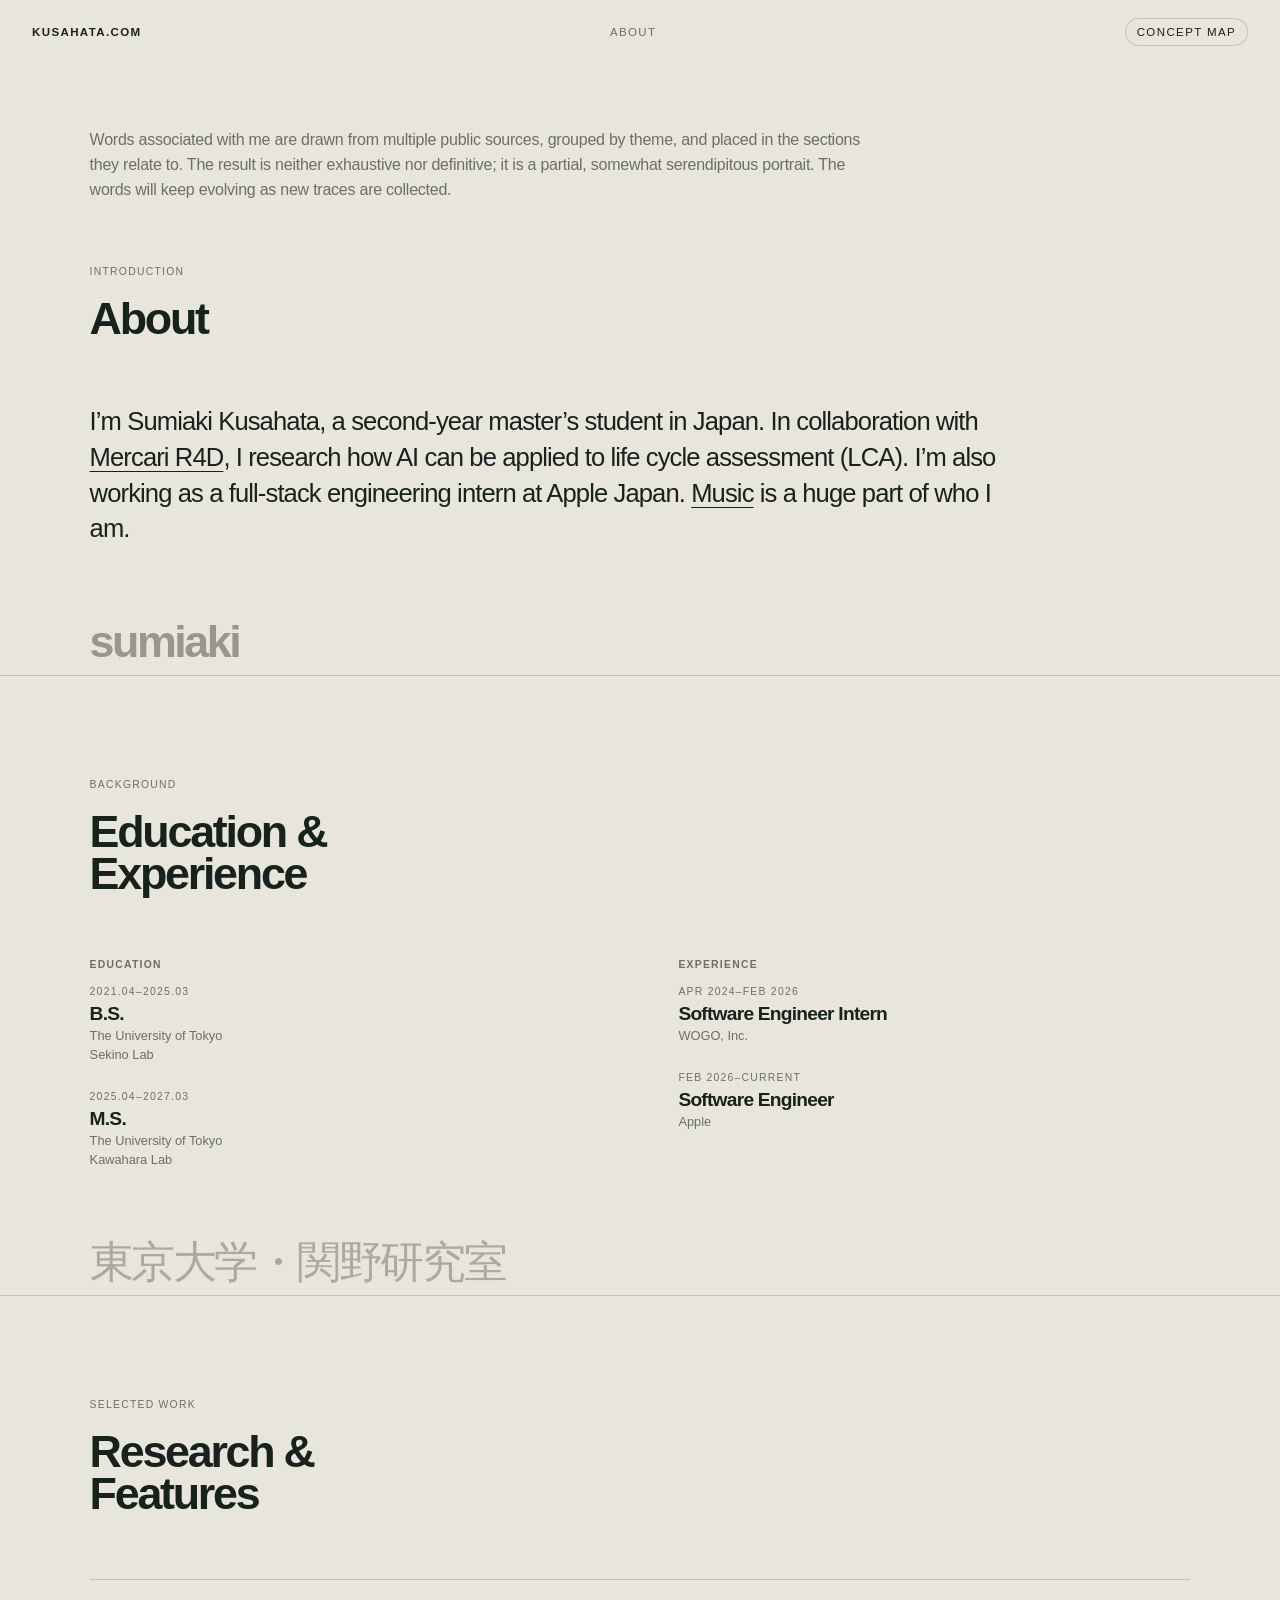
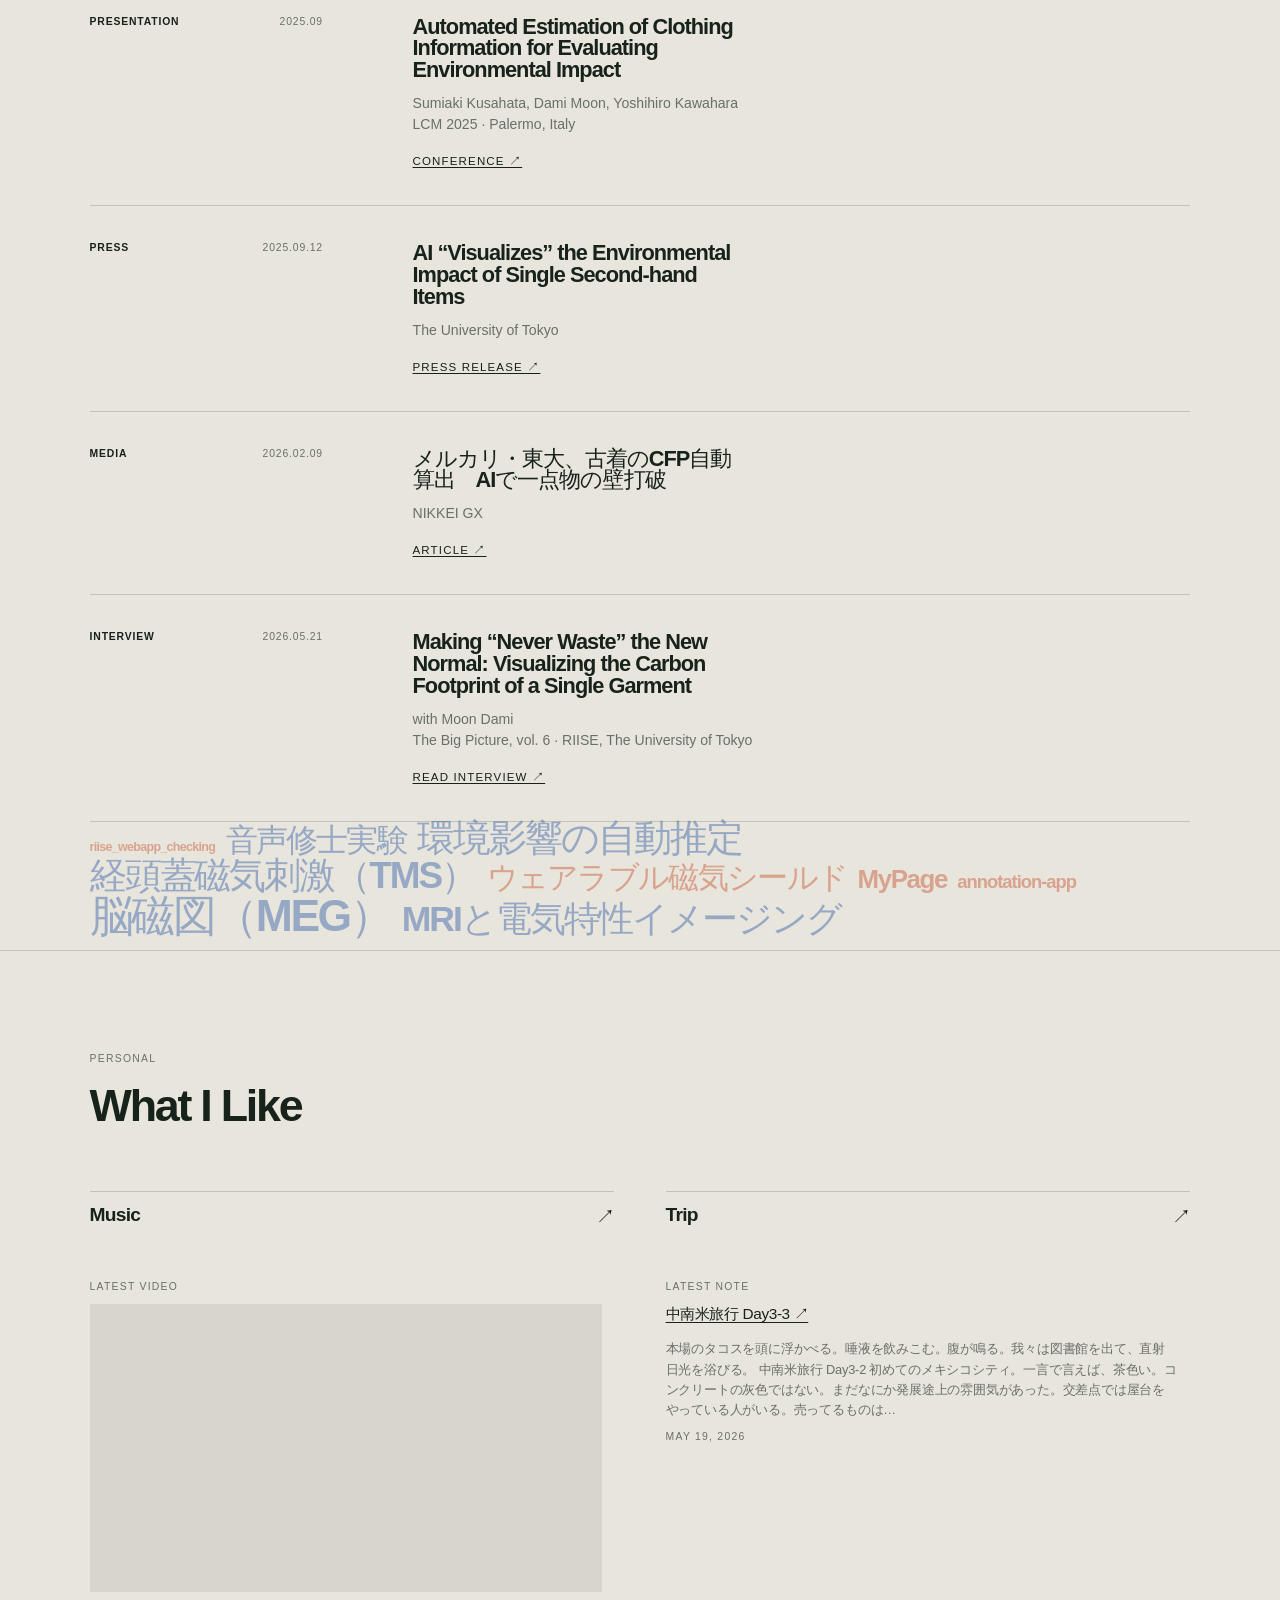
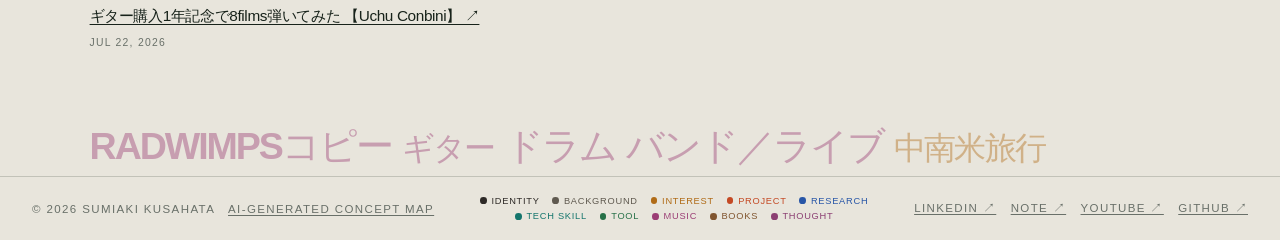
==== index.html @ f4f17407 "Split frontend into native modules" ====
<!doctype html>
<html lang="ja">
  <head>
    <meta charset="utf-8">
    <meta name="viewport" content="width=device-width, initial-scale=1">
    <meta
      name="description"
      content="Sumiaki Kusahataのプロフィール、経歴、研究、関心を紹介するポートフォリオ。"
    >
    <title>Sumiaki Kusahata — kusahata.com</title>
    <link rel="stylesheet" href="assets/styles.css">
  </head>
  <body class="home-page">
    <header class="site-header">
      <a class="site-name" href="/" aria-label="kusahata.com home">kusahata.com</a>
      <p class="site-note">about</p>
      <div class="header-actions">
        <a class="control-button" href="concepts.html">concept map</a>
      </div>
    </header>

    <main>
      <section class="about-section" aria-labelledby="about-title">
        <div class="section-concept-stack" aria-hidden="true">
          <!-- concept wordの置き場所 -->
          <div class="section-concept-words" data-concept-categories="identity"></div>
        </div>
        <p class="concept-method-note">
          Words associated with me are drawn from multiple public sources, grouped by theme,
          and placed in the sections they relate to. The result is neither exhaustive nor
          definitive; it is a partial, somewhat serendipitous portrait. The words will keep
          evolving as new traces are collected.
        </p>
        <p class="section-label">introduction</p>
        <h2 id="about-title">About</h2>

        <div class="about-copy">
          <p>
            I’m Sumiaki Kusahata, a second-year master’s student in Japan. In collaboration with
            <a href="https://r4d.mercari.com/en/">Mercari R4D</a>, I research how AI can be applied
            to life cycle assessment (LCA). I’m also working as a full-stack engineering intern at
            Apple Japan. <a href="https://www.youtube.com/@sumihosdrums">Music</a> is a huge part of
            who I am.
          </p>
        </div>
      </section>

      <section class="history-section" aria-labelledby="history-title">
        <div class="section-concept-stack" aria-hidden="true">
          <div class="section-concept-words" data-concept-categories="background"></div>
        </div>
        <p class="section-label">background</p>
        <h2 id="history-title">Education &amp; Experience</h2>

        <div class="history-groups">
          <section class="history-group" aria-labelledby="education-title">
            <h3 id="education-title">Education</h3>
            <ol class="history-list">
              <li>
                <p class="history-date">2021.04–2025.03</p>
                <p class="history-role">B.S.</p>
                <p class="history-place">The University of Tokyo</p>
                <p class="history-lab">Sekino Lab</p>
              </li>
              <li>
                <p class="history-date">2025.04–2027.03</p>
                <p class="history-role">M.S.</p>
                <p class="history-place">The University of Tokyo</p>
                <p class="history-lab">Kawahara Lab</p>
              </li>
            </ol>
          </section>

          <section class="history-group" aria-labelledby="experience-title">
            <h3 id="experience-title">Experience</h3>
            <ol class="history-list">
              <li>
                <p class="history-date">Apr 2024–Feb 2026</p>
                <p class="history-role">Software Engineer Intern</p>
                <p class="history-place">WOGO, Inc.</p>
              </li>
              <li>
                <p class="history-date">Feb 2026–current</p>
                <p class="history-role">Software Engineer</p>
                <p class="history-place">Apple</p>
              </li>
            </ol>
          </section>
        </div>
      </section>

      <section class="features-section" aria-labelledby="features-title">
        <div class="section-concept-stack" aria-hidden="true">
          <div class="section-concept-words" data-concept-categories="research project"></div>
        </div>
        <p class="section-label">selected work</p>
        <h2 id="features-title">Research &amp; Features</h2>

        <ol class="feature-list">
          <li class="feature-item">
            <div class="feature-meta">
              <p class="feature-type">Presentation</p>
              <p>2025.09</p>
            </div>
            <article>
              <h3>Automated Estimation of Clothing Information for Evaluating Environmental Impact</h3>
              <p class="feature-byline">Sumiaki Kusahata, Dami Moon, Yoshihiro Kawahara</p>
              <p class="feature-context">LCM 2025 · Palermo, Italy</p>
              <a href="https://www.lcm2025.org/">Conference ↗</a>
            </article>
          </li>

          <li class="feature-item">
            <div class="feature-meta">
              <p class="feature-type">Press</p>
              <p>2025.09.12</p>
            </div>
            <article>
              <h3>AI “Visualizes” the Environmental Impact of Single Second-hand Items</h3>
              <p class="feature-context">The University of Tokyo</p>
              <a href="https://www.t.u-tokyo.ac.jp/en/press/pr2025-09-12-001">Press Release ↗</a>
            </article>
          </li>

          <li class="feature-item">
            <div class="feature-meta">
              <p class="feature-type">Media</p>
              <p>2026.02.09</p>
            </div>
            <article lang="ja">
              <h3>メルカリ・東大、古着のCFP自動算出　AIで一点物の壁打破</h3>
              <p class="feature-context">NIKKEI GX</p>
              <a href="https://www.nikkei.com/prime/gx/article/DGXZQOUC10BUS0Q5A211C2000000">Article ↗</a>
            </article>
          </li>

          <li class="feature-item">
            <div class="feature-meta">
              <p class="feature-type">Interview</p>
              <p>2026.05.21</p>
            </div>
            <article>
              <h3>Making “Never Waste” the New Normal: Visualizing the Carbon Footprint of a Single Garment</h3>
              <p class="feature-byline">with Moon Dami</p>
              <p class="feature-context">The Big Picture, vol. 6 · RIISE, The University of Tokyo</p>
              <a href="https://www.riise.u-tokyo.ac.jp/news/bigpicture_moon_kusahata_en">Read Interview ↗</a>
            </article>
          </li>
        </ol>
      </section>

      <section class="likes-section" aria-labelledby="likes-title">
        <div class="section-concept-stack" aria-hidden="true">
          <div class="section-concept-words" data-concept-categories="music books interest"></div>
        </div>
        <p class="section-label">personal</p>
        <h2 id="likes-title">What I Like</h2>

        <ul class="likes-list">
          <li>
            <a class="likes-link" href="https://www.youtube.com/@sumihosdrums" rel="me">
              <span>Music</span>
              <span aria-hidden="true">↗</span>
            </a>
            <div class="latest-video" aria-live="polite">
              <p>Latest video</p>
              <div id="latest-video-player" class="latest-video-player"></div>
              <a id="latest-video-link" href="https://www.youtube.com/@sumihosdrums">
                Watch the latest video on YouTube ↗
              </a>
              <time id="latest-video-date"></time>
            </div>
          </li>
          <li>
            <a class="likes-link" href="https://note.com/chenchuchu" rel="me">
              <span>Trip</span>
              <span aria-hidden="true">↗</span>
            </a>
            <div class="latest-note" aria-live="polite">
              <p>Latest note</p>
              <!-- hrefとtextContentはJavaScriptで置き換えられる -->
              <a id="latest-note-link" href="https://note.com/chenchuchu">
                Read the latest article on note ↗
              </a>
              <p id="latest-note-excerpt" class="latest-note-excerpt" hidden></p>
              <time id="latest-note-date"></time>
            </div>
          </li>
        </ul>
      </section>
    </main>

    <footer class="site-footer">
      <div class="footer-meta">
        <p>© 2026 <span class="copyright-name">Sumiaki Kusahata</span></p>
        <p id="concept-count"><a href="concepts.html">AI-generated concept map</a></p>
      </div>
      <ul class="category-legend" aria-label="色とジャンルの対応">
        <li class="legend-item" data-category="identity">identity</li>
        <li class="legend-item" data-category="background">background</li>
        <li class="legend-item" data-category="interest">interest</li>
        <li class="legend-item" data-category="project">project</li>
        <li class="legend-item" data-category="research">research</li>
        <li class="legend-item" data-category="tech-skill">tech skill</li>
        <li class="legend-item" data-category="tool">tool</li>
        <li class="legend-item" data-category="music">music</li>
        <li class="legend-item" data-category="books">books</li>
        <li class="legend-item" data-category="thought">thought</li>
      </ul>
      <nav class="social-links" aria-label="外部リンク">
        <a href="https://www.linkedin.com/in/sumiaki-kusahata-b43729381" rel="me">LinkedIn ↗</a>
        <a href="https://note.com/chenchuchu" rel="me">note ↗</a>
        <a href="https://www.youtube.com/@sumihosdrums" rel="me">YouTube ↗</a>
        <a href="https://github.com/sumichann" rel="me">GitHub ↗</a>
      </nav>
    </footer>

    <noscript>このページの表示にはJavaScriptが必要です。</noscript>
    <script type="module" src="assets/js/pages/home-page.js"></script>
  </body>
</html>
---- assets/styles.css ----
:root {
  color-scheme: light;
  font-family: "Helvetica Neue", "Hiragino Sans", "Yu Gothic", sans-serif;
  font-synthesis: none;
  --paper: #e8e5dc;
  --ink: #17221a;
  --muted: #697069;
  --line: rgb(23 34 26 / 18%);
  --panel: rgb(232 229 220 / 82%);
}

* {
  box-sizing: border-box;
}

html {
  background: var(--paper);
}

body {
  min-width: 20rem;
  min-height: 100vh;
  min-height: 100svh;
  margin: 0;
  overflow-x: hidden;
  background:
    radial-gradient(circle at 14% 18%, rgb(255 255 255 / 72%), transparent 28rem),
    radial-gradient(circle at 88% 82%, rgb(210 220 195 / 52%), transparent 32rem),
    var(--paper);
  color: var(--ink);
}

html.map-playing,
.concepts-page.map-playing {
  background: #000;
}

.concepts-page.map-playing {
  color: var(--paper);
}

.concepts-page.map-playing .site-note {
  color: currentColor;
  opacity: 0.65;
}

.concepts-page.map-playing .concept {
  opacity: 0.18;
  filter: saturate(0.65);
  transition-delay: 0ms;
}

.concepts-page.map-playing .concept[data-map-playing="true"] {
  opacity: 1;
  filter: brightness(1.65) saturate(1.2);
}

a {
  color: inherit;
  text-decoration-thickness: 1px;
  text-underline-offset: 0.2em;
}

.site-header,
.site-footer {
  z-index: 3;
  display: flex;
  align-items: center;
  justify-content: space-between;
  padding-inline: clamp(1rem, 2.5vw, 2.5rem);
  font-size: 0.72rem;
  letter-spacing: 0.12em;
  text-transform: uppercase;
}

.site-header {
  position: fixed;
  top: 0;
  right: 0;
  left: 0;
  padding-top: 1.15rem;
}

.header-actions {
  display: flex;
  gap: 0.5rem;
}

.control-button {
  display: inline-flex;
  align-items: center;
  justify-content: center;
  padding: 0.42rem 0.68rem;
  border: 1px solid var(--line);
  border-radius: 999px;
  background: var(--panel);
  color: var(--ink);
  font: inherit;
  letter-spacing: inherit;
  text-transform: inherit;
  text-decoration: none;
  cursor: pointer;
  backdrop-filter: blur(0.5rem);
}

.control-button[aria-pressed="true"],
.control-button[aria-expanded="true"] {
  background: var(--ink);
  color: var(--paper);
}

@media (hover: hover) {
  .control-button:hover:not(:disabled) {
    background: var(--ink);
    color: var(--paper);
  }
}

.control-button:focus-visible,
.mixer-drawer-toggle:focus-visible,
.mixer-reset:focus-visible,
.mixer-channel input:focus-visible {
  outline: 2px solid var(--ink);
  outline-offset: 3px;
}

.control-button:disabled {
  cursor: wait;
  opacity: 0.45;
}

.concept-guide {
  position: fixed;
  z-index: 4;
  top: 3.8rem;
  right: clamp(1rem, 2.5vw, 2.5rem);
  display: grid;
  justify-items: center;
  gap: 0.2rem;
  width: min(22rem, calc(100vw - 2rem));
  padding: 0.65rem 0.85rem;
  border: 1px solid var(--line);
  border-radius: 999px;
  background: var(--panel);
  color: var(--ink);
  font-size: 0.72rem;
  line-height: 1.35;
  letter-spacing: 0.12em;
  text-align: center;
  text-transform: uppercase;
  backdrop-filter: blur(0.5rem);
  pointer-events: none;
  transition:
    opacity 180ms ease,
    visibility 0s;
}

.concepts-page.map-playing .concept-guide {
  opacity: 0;
  visibility: hidden;
  transition:
    opacity 180ms ease,
    visibility 0s 180ms;
}

.concept-guide p {
  margin: 0;
}

.concept-guide strong {
  font-weight: 700;
}

.mixer-panel {
  position: fixed;
  z-index: 4;
  top: 8rem;
  right: clamp(1rem, 2.5vw, 2.5rem);
  width: min(22rem, calc(100vw - 2rem));
  padding: 0.85rem 1rem 1rem;
  border: 1px solid var(--line);
  border-radius: 0.8rem;
  background: var(--panel);
  box-shadow: 0 1rem 3rem rgb(23 34 26 / 7%);
  backdrop-filter: blur(0.2rem);
}

.mixer-heading,
.mixer-channel {
  display: grid;
  align-items: center;
}

.mixer-heading {
  grid-template-columns: 1fr auto;
  margin-bottom: 0.65rem;
  font-size: 0.62rem;
  letter-spacing: 0.12em;
  text-transform: uppercase;
}

.mixer-heading p {
  margin: 0;
  font-weight: 700;
}

.mixer-drawer-toggle {
  display: none;
}

.mixer-reset {
  padding: 0;
  border: 0;
  background: transparent;
  color: var(--muted);
  font: inherit;
  letter-spacing: inherit;
  text-decoration: underline;
  text-underline-offset: 0.2em;
  text-transform: inherit;
  cursor: pointer;
}

.mixer-channels {
  display: grid;
  grid-template-columns: repeat(5, minmax(0, 1fr));
  gap: 0.55rem;
  height: 10rem;
}

.mixer-channel {
  grid-template-rows: auto 1fr auto;
  justify-items: center;
  gap: 0.4rem;
  color: var(--muted);
  font-size: 0.62rem;
  letter-spacing: 0.08em;
  text-transform: uppercase;
}

.mixer-channel input {
  appearance: none;
  width: 1rem;
  height: 100%;
  margin: 0;
  background: transparent;
  cursor: ns-resize;
  direction: rtl;
  writing-mode: vertical-lr;
}

.mixer-channel input::-webkit-slider-runnable-track {
  width: 0.2rem;
  height: 100%;
  border-radius: 0;
  background: rgb(23 34 26 / 28%);
}

.mixer-channel input::-webkit-slider-thumb {
  appearance: none;
  width: 1rem;
  height: 0.5rem;
  margin-left: -0.4rem;
  border: 0;
  border-radius: 0.08rem;
  background: var(--ink);
}

.mixer-channel input::-moz-range-track {
  width: 0.2rem;
  height: 100%;
  border-radius: 0;
  background: rgb(23 34 26 / 28%);
}

.mixer-channel input::-moz-range-thumb {
  width: 1rem;
  height: 0.5rem;
  border: 0;
  border-radius: 0.08rem;
  background: var(--ink);
}

.mixer-channel output {
  color: var(--ink);
  font-variant-numeric: tabular-nums;
  text-align: center;
}

@media (min-width: 44.01rem) {
  .mixer-panel {
    overflow: visible;
    transition: transform 320ms cubic-bezier(0.22, 1, 0.36, 1);
  }

  .mixer-label {
    display: block;
  }

  .mixer-drawer-toggle {
    display: flex;
    position: absolute;
    top: 50%;
    left: 0;
    align-items: center;
    justify-content: center;
    width: 1.8rem;
    height: 3rem;
    padding: 0;
    border: 1px solid var(--line);
    border-right: 0;
    border-radius: 0.5rem 0 0 0.5rem;
    background: var(--panel);
    color: var(--ink);
    font: inherit;
    font-weight: 700;
    letter-spacing: inherit;
    text-transform: inherit;
    transform: translate(-100%, -50%);
    cursor: pointer;
    backdrop-filter: blur(0.5rem);
  }

  .mixer-drawer-toggle span:first-child {
    display: none;
  }

  .mixer-panel[data-open="false"] {
    transform: translateX(calc(100% + clamp(1rem, 2.5vw, 2.5rem)));
  }
}

.site-footer {
  position: relative;
  display: grid;
  grid-template-columns: 1fr auto 1fr;
  gap: 1rem;
  padding-top: 1.15rem;
  padding-bottom: 1.15rem;
  color: var(--muted);
}

.footer-meta {
  display: flex;
  gap: 0.8rem;
  align-items: center;
  white-space: nowrap;
}

.social-links {
  display: flex;
  gap: 0.9rem;
  justify-self: end;
  white-space: nowrap;
}

.site-header p,
.site-footer p {
  margin: 0;
}

.site-name {
  font-weight: 700;
  text-decoration: none;
}

.site-note {
  color: var(--muted);
}

.concept-field {
  position: relative;
  z-index: 2;
  height: 100vh;
  height: 100svh;
  min-height: 100vh;
  min-height: 100svh;
  overflow: visible;
  isolation: isolate;
}

.concept {
  position: absolute;
  top: 50%;
  left: 50%;
  max-width: min(92vw, 26ch);
  margin: 0;
  color: var(--concept-color, var(--ink));
  font-size: var(--concept-size, 2rem);
  font-weight: var(--concept-weight, 600);
  line-height: 0.96;
  letter-spacing: -0.055em;
  overflow-wrap: anywhere;
  text-align: center;
  text-wrap: balance;
  opacity: 0;
  transform: translate(-50%, -50%) rotate(var(--concept-tilt, 0deg));
  transition:
    top 900ms cubic-bezier(0.22, 1, 0.36, 1),
    left 900ms cubic-bezier(0.22, 1, 0.36, 1),
    font-size 220ms ease,
    opacity 450ms ease,
    transform 900ms cubic-bezier(0.22, 1, 0.36, 1);
  transition-delay: var(--concept-delay, 0ms);
  will-change: top, left, transform;
}

.concept[data-positioned="true"] {
  opacity: var(--concept-opacity, 1);
}

.concept[data-sound] {
  appearance: none;
  padding: 0;
  border: 0;
  background: transparent;
  font-family: inherit;
  cursor: pointer;
}

.concept[data-sound]:focus-visible {
  border-radius: 0.15em;
  outline: 2px solid currentColor;
  outline-offset: 0.12em;
}

.concept[data-sound][data-playing="true"] {
  text-decoration: underline;
  text-decoration-thickness: 0.08em;
  text-underline-offset: 0.12em;
}

.concept-field[data-layout="cluster"] .concept {
  transform: translate(-50%, -50%) rotate(0deg);
}

.concept[data-category="project"],
.section-concept-word[data-category="project"],
.legend-item[data-category="project"] {
  --concept-color: #c44924;
}

.concept[data-category="identity"],
.section-concept-word[data-category="identity"],
.legend-item[data-category="identity"] {
  --concept-color: #2d2926;
}

.concept[data-category="background"],
.section-concept-word[data-category="background"],
.legend-item[data-category="background"] {
  --concept-color: #5f594f;
}

.concept[data-category="interest"],
.section-concept-word[data-category="interest"],
.legend-item[data-category="interest"] {
  --concept-color: #b06b16;
}

.concept[data-category="research"],
.section-concept-word[data-category="research"],
.legend-item[data-category="research"] {
  --concept-color: #2856a7;
}

.concept[data-category="tech-skill"],
.section-concept-word[data-category="tech-skill"],
.legend-item[data-category="tech-skill"] {
  --concept-color: #14756c;
}

.concept[data-category="tool"],
.section-concept-word[data-category="tool"],
.legend-item[data-category="tool"] {
  --concept-color: #267047;
}

.concept[data-category="music"],
.section-concept-word[data-category="music"],
.legend-item[data-category="music"] {
  --concept-color: #9b3d74;
}

.concept[data-category="books"],
.section-concept-word[data-category="books"],
.legend-item[data-category="books"] {
  --concept-color: #80552f;
}

.concept[data-category="thought"],
.section-concept-word[data-category="thought"],
.legend-item[data-category="thought"] {
  --concept-color: #8b3f72;
}

.about-section,
.history-section,
.features-section,
.likes-section {
  position: relative;
  z-index: 1;
  border-top: 1px solid var(--line);
  background: var(--paper);
}

.about-section,
.history-section {
  padding: clamp(5.5rem, 8vw, 7rem) clamp(1.5rem, 7vw, 7rem) clamp(6rem, 10vw, 8rem);
}

.about-section {
  min-height: clamp(22rem, 48svh, 34rem);
}

.home-page .about-section {
  padding-top: clamp(6.5rem, 10vw, 9rem);
  border-top: 0;
}

.about-copy {
  max-width: 58rem;
  margin-top: clamp(2.5rem, 5vw, 4rem);
}

.about-copy p {
  margin: 0;
  font-size: clamp(1.1rem, 2vw, 1.75rem);
  line-height: 1.4;
  letter-spacing: -0.035em;
}

.concept-method-note {
  max-width: 50rem;
  margin: 0 0 clamp(2.5rem, 5vw, 4rem);
  color: var(--muted);
  font-size: clamp(0.95rem, 1.25vw, 1.15rem);
  line-height: 1.55;
  letter-spacing: -0.015em;
}

.section-concept-stack {
  position: absolute;
  right: clamp(1.5rem, 7vw, 7rem);
  bottom: 0;
  left: clamp(1.5rem, 7vw, 7rem);
  padding-bottom: 0.8rem;
  pointer-events: none;
}

.section-concept-words {
  display: flex;
  flex-wrap: wrap-reverse;
  gap: 0.2rem 0.65rem;
  align-items: baseline;
}

.section-concept-word {
  color: var(--concept-color, var(--ink));
  font-size: clamp(0.78rem, var(--section-concept-size, 1rem), 2.8rem);
  font-weight: var(--concept-weight, 600);
  line-height: 0.92;
  letter-spacing: -0.055em;
  opacity: 0.42;
  overflow-wrap: anywhere;
  text-wrap: balance;
}

.section-concept-words:empty {
  visibility: hidden;
}

.features-section,
.likes-section {
  padding: clamp(5.5rem, 8vw, 7rem) clamp(1.5rem, 7vw, 7rem) clamp(6rem, 10vw, 8rem);
}

.likes-section {
  min-height: clamp(28rem, 70svh, 44rem);
  border-bottom: 1px solid var(--line);
  margin-bottom: 0;
}

.likes-list {
  display: grid;
  grid-template-columns: repeat(2, minmax(0, 1fr));
  gap: clamp(1.5rem, 4vw, 4rem);
  margin: clamp(2.5rem, 5vw, 4rem) 0 0;
  padding: 0;
  list-style: none;
}

.likes-list li {
  padding-top: 0.75rem;
  border-top: 1px solid var(--line);
  font-size: clamp(1rem, 1.5vw, 1.4rem);
  font-weight: 600;
  letter-spacing: -0.04em;
}

.likes-link {
  display: flex;
  justify-content: space-between;
  gap: 1rem;
  text-decoration: none;
}

.likes-link:hover span:first-child,
.likes-link:focus-visible span:first-child {
  text-decoration: underline;
  text-decoration-thickness: 1px;
  text-underline-offset: 0.2em;
}

.latest-video,
.latest-note {
  max-width: 32rem;
  margin-top: clamp(2rem, 4vw, 3.5rem);
}

.latest-video > p,
.latest-note > p:first-child,
.latest-video time,
.latest-note time {
  color: var(--muted);
  font-size: 0.65rem;
  font-weight: 400;
  letter-spacing: 0.12em;
  text-transform: uppercase;
}

.latest-video > p,
.latest-note > p:first-child {
  margin: 0 0 0.75rem;
}

.latest-video a,
.latest-note a {
  display: block;
  font-size: clamp(0.9rem, 1.2vw, 1.1rem);
  font-weight: 500;
  line-height: 1.35;
  letter-spacing: -0.025em;
}

.latest-video time,
.latest-note time {
  display: block;
  margin-top: 0.65rem;
}

.latest-note-excerpt {
  margin: 0.9rem 0 0;
  color: var(--muted);
  font-size: clamp(0.78rem, 1vw, 0.95rem);
  font-weight: 400;
  line-height: 1.6;
  letter-spacing: -0.015em;
}

.latest-video-player {
  width: 100%;
  margin-bottom: 0.9rem;
  overflow: hidden;
  aspect-ratio: 16 / 9;
  background: rgb(23 34 26 / 8%);
}

.latest-video-player:empty {
  display: none;
}

.latest-video-player iframe {
  display: block;
  width: 100%;
  height: 100%;
  border: 0;
}

.section-label,
.history-group h3,
.history-date {
  color: var(--muted);
  font-size: 0.65rem;
  letter-spacing: 0.12em;
  text-transform: uppercase;
}

.section-label {
  margin: 0 0 1.25rem;
}

.about-section > h2,
.history-section > h2,
.features-section > h2,
.likes-section > h2 {
  max-width: 16ch;
  margin: 0;
  font-weight: 650;
  line-height: 0.95;
  letter-spacing: -0.05em;
}

.about-section > h2,
.history-section > h2 {
  font-size: clamp(1.8rem, 3.5vw, 3.25rem);
}

.features-section > h2,
.likes-section > h2 {
  font-size: clamp(1.8rem, 3.5vw, 3.25rem);
}

.history-groups {
  display: grid;
  grid-template-columns: repeat(2, minmax(0, 1fr));
  gap: clamp(2.5rem, 6vw, 6rem);
  margin-top: clamp(2.5rem, 5vw, 4rem);
}

.history-group h3 {
  margin: 0 0 1rem;
  font-weight: 600;
}

.history-list {
  display: grid;
  gap: 1.8rem;
  margin: 0;
  padding: 0;
  list-style: none;
}

.history-list p {
  margin: 0;
}

.history-date {
  margin-bottom: 0.45rem !important;
}

.history-role {
  font-size: clamp(1rem, 1.5vw, 1.4rem);
  font-weight: 600;
  line-height: 1.05;
  letter-spacing: -0.04em;
}

.history-place,
.history-lab {
  margin-top: 0.25rem !important;
  color: var(--muted);
  font-size: clamp(0.8rem, 1vw, 1rem);
}

.feature-list {
  margin: clamp(2.5rem, 5vw, 4rem) 0 0;
  padding: 0;
  border-bottom: 1px solid var(--line);
  list-style: none;
}

.feature-item {
  display: grid;
  grid-template-columns: minmax(8rem, 0.3fr) minmax(0, 1fr);
  gap: clamp(2rem, 7vw, 7rem);
  padding: clamp(1.5rem, 3vw, 2.25rem) 0;
  border-top: 1px solid var(--line);
}

.feature-meta p,
.feature-item article > p {
  margin: 0;
}

.feature-meta {
  display: flex;
  gap: 0.8rem;
  align-items: baseline;
  justify-content: space-between;
  color: var(--muted);
  font-size: 0.65rem;
  letter-spacing: 0.08em;
  text-transform: uppercase;
}

.feature-type {
  color: var(--ink);
  font-weight: 700;
}

.feature-item h3 {
  max-width: 28ch;
  margin: 0 0 0.75rem;
  font-size: clamp(1.1rem, 1.7vw, 1.65rem);
  font-weight: 600;
  line-height: 1;
  letter-spacing: -0.045em;
}

.feature-byline,
.feature-context {
  color: var(--muted);
  font-size: clamp(0.85rem, 1.1vw, 1rem);
  line-height: 1.5;
}

.feature-context {
  margin-bottom: 1rem !important;
}

.feature-item a {
  font-size: 0.72rem;
  letter-spacing: 0.1em;
  text-transform: uppercase;
}

.category-legend {
  display: flex;
  flex-wrap: wrap;
  justify-content: center;
  gap: 0.35rem 0.8rem;
  max-width: 42rem;
  margin: 0;
  padding: 0;
  list-style: none;
  font-size: 0.58rem;
  letter-spacing: 0.08em;
}

.legend-item {
  display: inline-flex;
  align-items: center;
  gap: 0.3rem;
  color: var(--concept-color, var(--ink));
  white-space: nowrap;
}

.legend-item::before {
  width: 0.42rem;
  height: 0.42rem;
  background: currentColor;
  border-radius: 50%;
  content: "";
}

.loading {
  position: absolute;
  top: 50%;
  left: 50%;
  margin: 0;
  color: var(--muted);
  font-size: clamp(1rem, 2vw, 1.5rem);
  transform: translate(-50%, -50%);
}

.error {
  color: #a32d1f;
}

noscript {
  position: fixed;
  inset: auto 1rem 1rem;
  padding: 0.75rem;
  background: var(--paper);
  border: 1px solid var(--line);
}

@media (max-width: 44rem) {
  .site-note {
    display: none;
  }

  .concept {
    max-width: 100%;
    font-size: var(--concept-size-mobile, 0.7rem);
    line-height: 1.02;
  }

  .section-concept-word {
    font-size: var(--section-concept-size-mobile, 0.7rem);
    line-height: 1.02;
  }

  .site-header {
    align-items: flex-start;
  }

  .header-actions {
    flex-direction: column;
    align-items: stretch;
  }

  .control-button {
    padding-block: 0.35rem;
  }

  .concept-guide {
    top: 8rem;
    right: 1rem;
    left: 1rem;
    width: auto;
    max-width: none;
  }

  .mixer-panel {
    top: auto;
    right: 1rem;
    bottom: calc(1rem + env(safe-area-inset-bottom));
    left: 1rem;
    width: auto;
    padding: 0.75rem 0.8rem;
  }

  .mixer-panel .mixer-heading {
    margin-bottom: 0;
  }

  .mixer-panel[data-open="true"] .mixer-heading {
    margin-bottom: 0.65rem;
  }

  .mixer-label {
    display: none;
  }

  .mixer-drawer-toggle {
    display: flex;
    align-items: center;
    justify-content: space-between;
    gap: 0.6rem;
    padding: 0;
    border: 0;
    background: transparent;
    color: var(--ink);
    font: inherit;
    font-weight: 700;
    letter-spacing: inherit;
    text-transform: inherit;
    cursor: pointer;
  }

  .mixer-channels {
    gap: 0.25rem;
    height: 8.5rem;
    max-height: 0;
    overflow: hidden;
    opacity: 0;
    visibility: hidden;
    transition:
      max-height 320ms cubic-bezier(0.22, 1, 0.36, 1),
      opacity 180ms ease,
      visibility 0s 320ms;
  }

  .mixer-panel[data-open="true"] .mixer-channels {
    max-height: 8.5rem;
    opacity: 1;
    visibility: visible;
    transition-delay: 0s;
  }

  .mixer-channel {
    font-size: 0.54rem;
  }

  .about-section,
  .history-section,
  .features-section,
  .likes-section {
    padding-top: 6rem;
  }

  .home-page .about-section {
    padding-top: 6.5rem;
  }

  .section-concept-stack {
    right: 1.5rem;
  }

  .section-concept-words {
    gap: 0.18rem 0.45rem;
  }

  .history-groups {
    grid-template-columns: 1fr;
  }

  .likes-list {
    grid-template-columns: 1fr;
  }

  .feature-item {
    grid-template-columns: 1fr;
    gap: 1rem;
  }

  .feature-meta {
    justify-content: flex-start;
  }

  .site-footer {
    grid-template-columns: 1fr auto;
    row-gap: 0.8rem;
  }

  .footer-meta,
  .social-links {
    gap: 0.5rem;
    font-size: 0.58rem;
    letter-spacing: 0.06em;
  }

  .footer-meta #concept-count {
    display: none;
  }

  .copyright-name {
    display: none;
  }

  .category-legend {
    grid-column: 1 / -1;
    grid-row: 1;
    max-width: 28rem;
  }
}

@media (prefers-reduced-motion: reduce) {
  .concept,
  .mixer-panel,
  .mixer-channels {
    transition: none;
  }
}
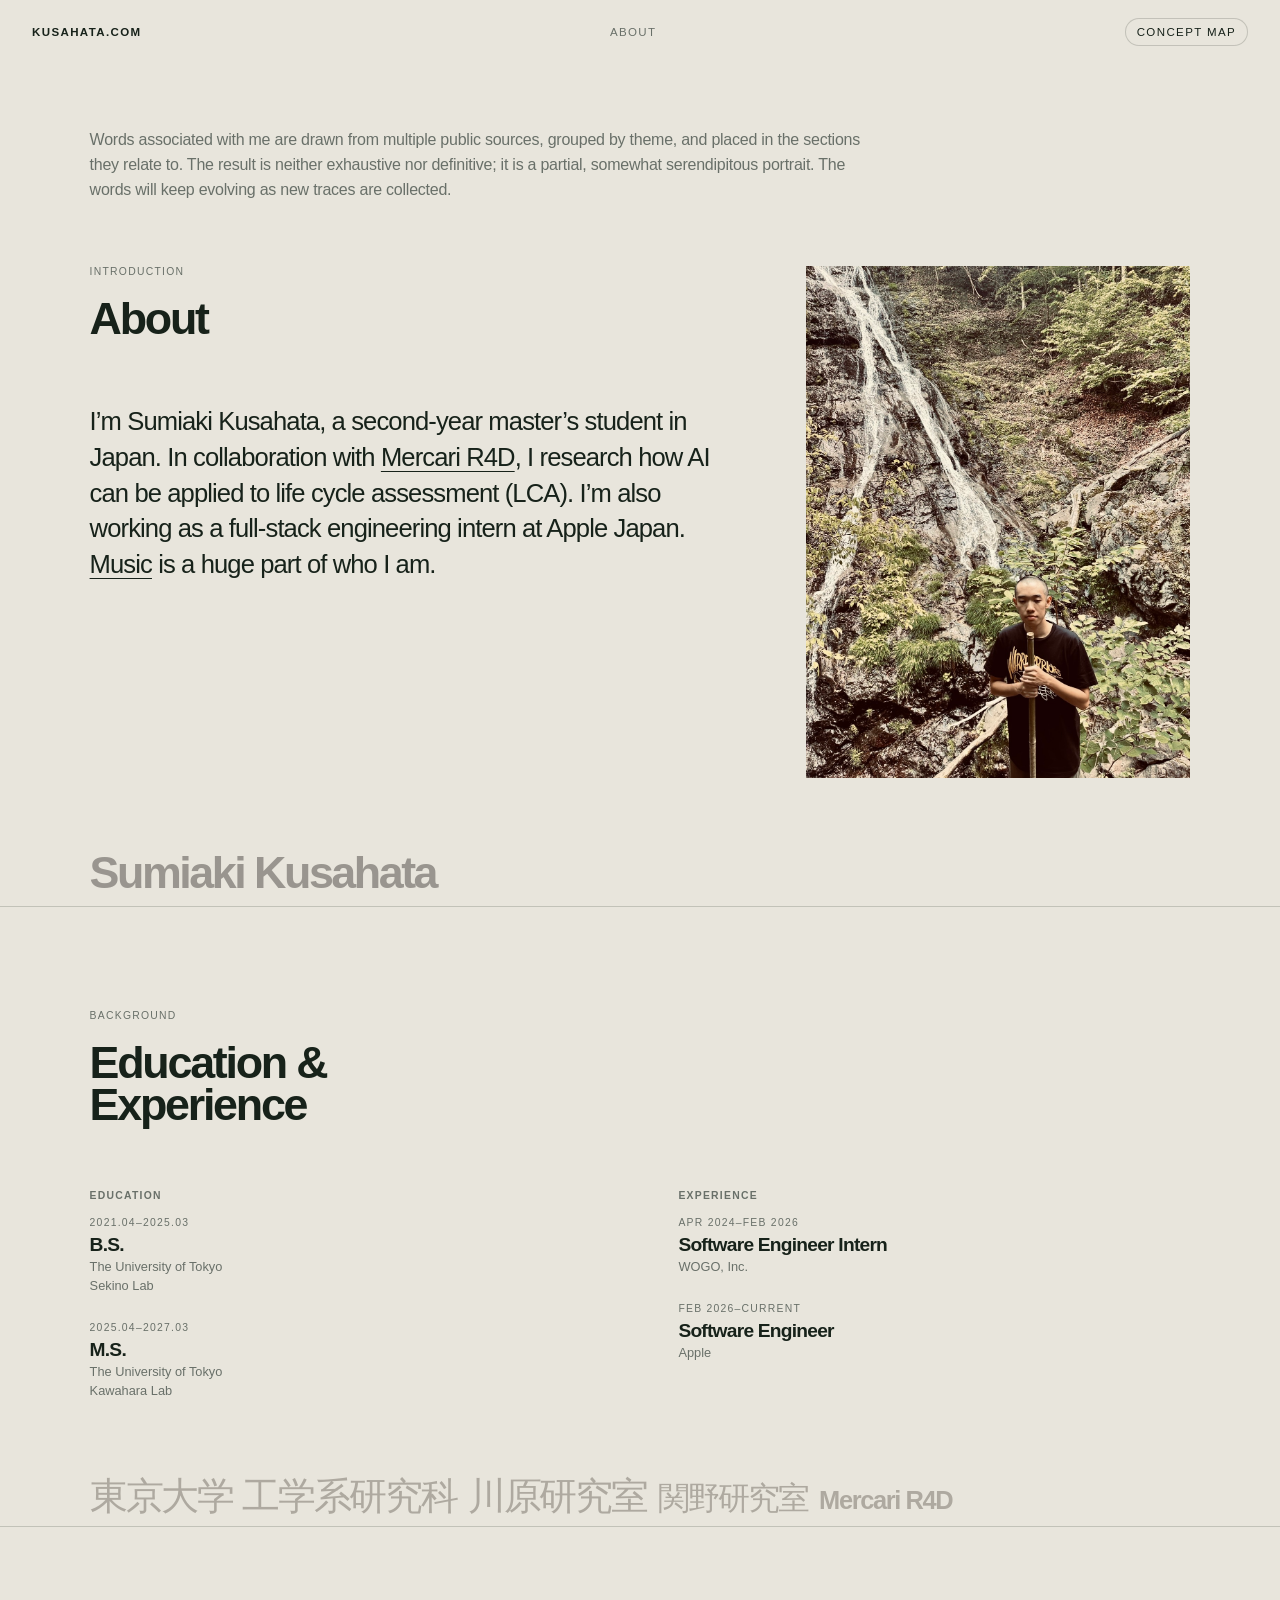
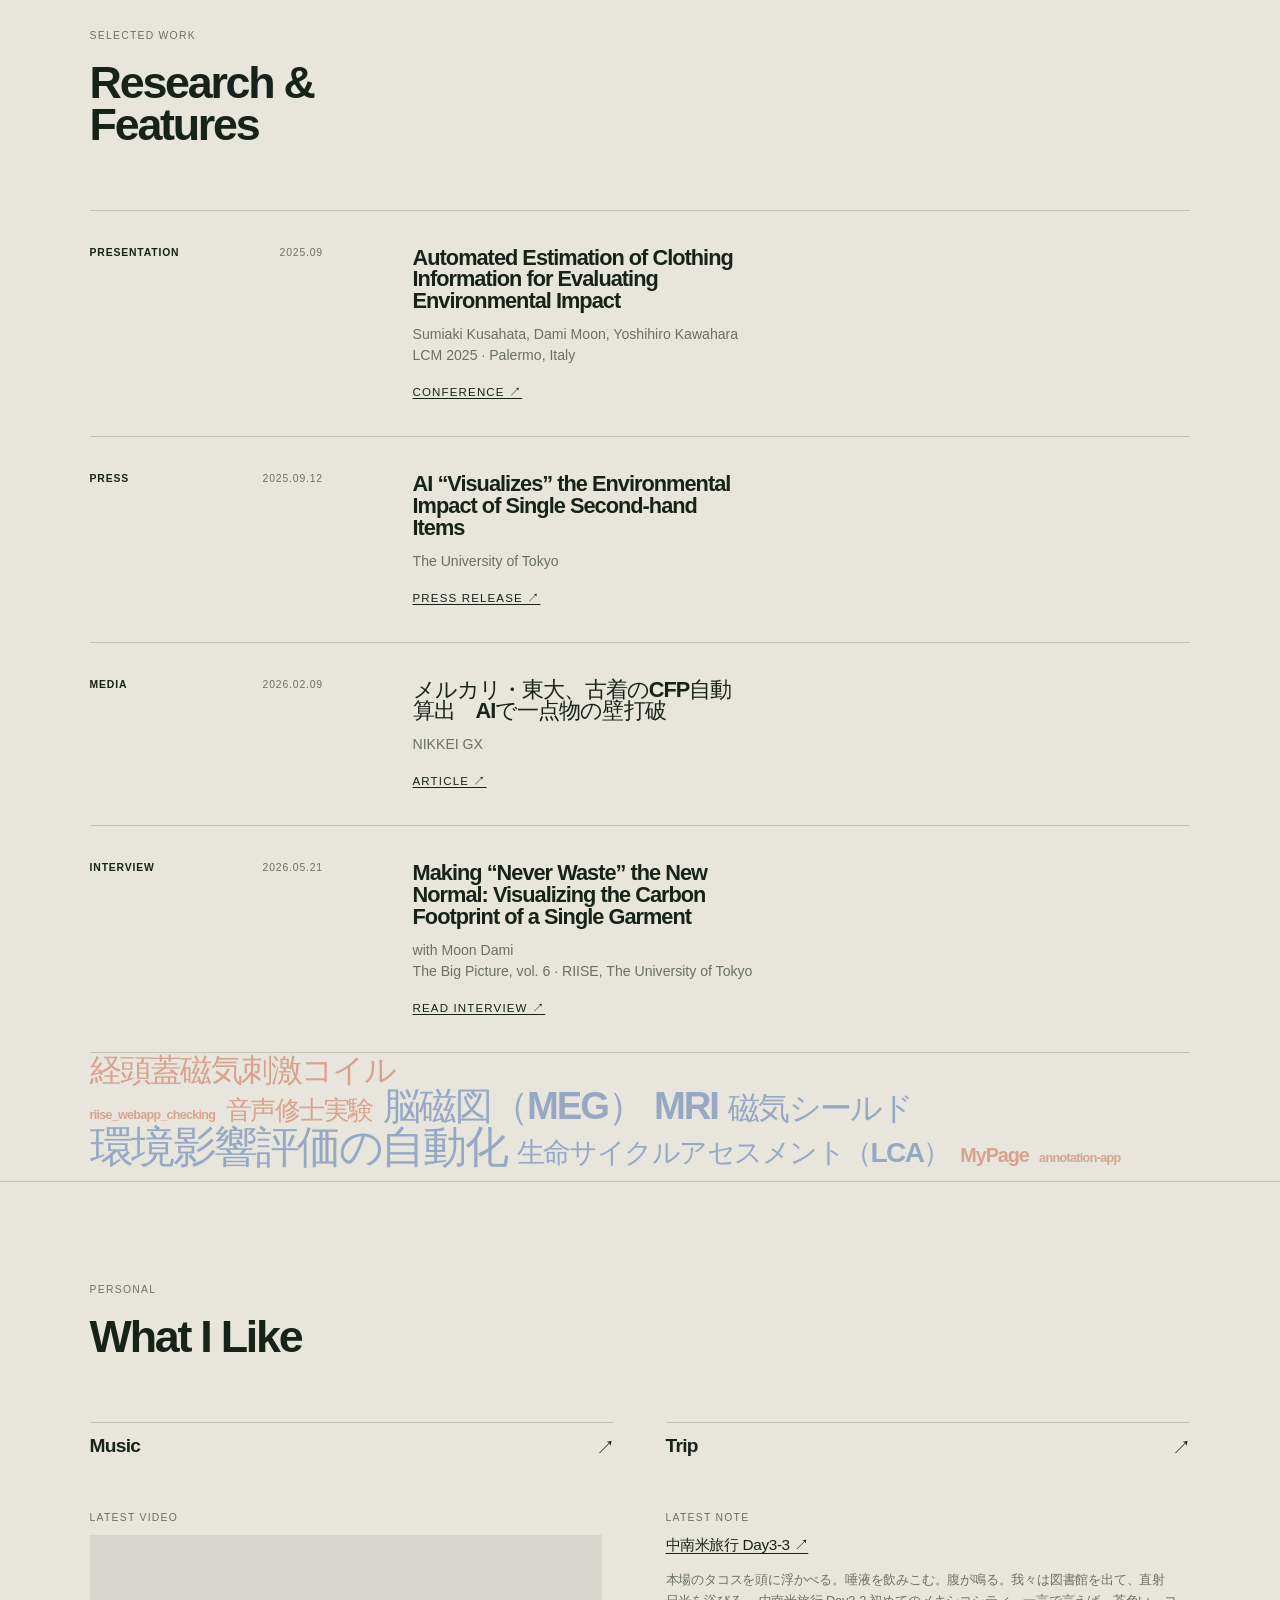
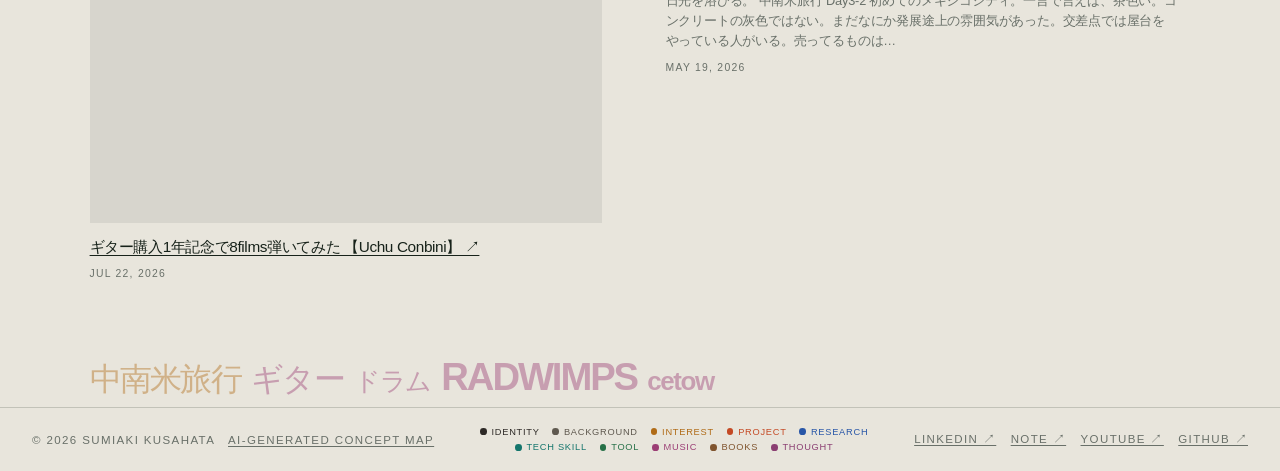
==== commit 964f530c: "Add portrait to About section" ====
--- a/index.html
+++ b/index.html
@@ -31,17 +31,30 @@
           definitive; it is a partial, somewhat serendipitous portrait. The words will keep
           evolving as new traces are collected.
         </p>
-        <p class="section-label">introduction</p>
-        <h2 id="about-title">About</h2>
-
-        <div class="about-copy">
-          <p>
-            I’m Sumiaki Kusahata, a second-year master’s student in Japan. In collaboration with
-            <a href="https://r4d.mercari.com/en/">Mercari R4D</a>, I research how AI can be applied
-            to life cycle assessment (LCA). I’m also working as a full-stack engineering intern at
-            Apple Japan. <a href="https://www.youtube.com/@sumihosdrums">Music</a> is a huge part of
-            who I am.
-          </p>
+        <div class="about-layout">
+          <div class="about-text">
+            <p class="section-label">introduction</p>
+            <h2 id="about-title">About</h2>
+
+            <div class="about-copy">
+              <p>
+                I’m Sumiaki Kusahata, a second-year master’s student in Japan. In collaboration with
+                <a href="https://r4d.mercari.com/en/">Mercari R4D</a>, I research how AI can be applied
+                to life cycle assessment (LCA). I’m also working as a full-stack engineering intern at
+                Apple Japan. <a href="https://www.youtube.com/@sumihosdrums">Music</a> is a huge part of
+                who I am.
+              </p>
+            </div>
+          </div>
+
+          <figure class="about-photo">
+            <img
+              src="assets/photo/my_photo.jpg"
+              alt="Sumiaki Kusahata standing in front of a waterfall"
+              width="1108"
+              height="1477"
+            >
+          </figure>
         </div>
       </section>
 
--- a/assets/styles.css
+++ b/assets/styles.css
@@ -31,26 +31,32 @@
 }
 
 html.map-playing,
-.concepts-page.map-playing {
+html.concept-playing,
+.concepts-page.map-playing,
+.concepts-page.concept-playing {
   background: #000;
 }
 
-.concepts-page.map-playing {
+.concepts-page.map-playing,
+.concepts-page.concept-playing {
   color: var(--paper);
 }
 
-.concepts-page.map-playing .site-note {
+.concepts-page.map-playing .site-note,
+.concepts-page.concept-playing .site-note {
   color: currentColor;
   opacity: 0.65;
 }
 
-.concepts-page.map-playing .concept {
+.concepts-page.map-playing .concept,
+.concepts-page.concept-playing .concept {
   opacity: 0.18;
   filter: saturate(0.65);
   transition-delay: 0ms;
 }
 
-.concepts-page.map-playing .concept[data-map-playing="true"] {
+.concepts-page.map-playing .concept[data-map-playing="true"],
+.concepts-page.concept-playing .concept[data-playing="true"] {
   opacity: 1;
   filter: brightness(1.65) saturate(1.2);
 }
@@ -424,12 +430,6 @@
   outline-offset: 0.12em;
 }
 
-.concept[data-sound][data-playing="true"] {
-  text-decoration: underline;
-  text-decoration-thickness: 0.08em;
-  text-underline-offset: 0.12em;
-}
-
 .concept-field[data-layout="cluster"] .concept {
   transform: translate(-50%, -50%) rotate(0deg);
 }
@@ -518,8 +518,15 @@
   border-top: 0;
 }
 
+.about-layout {
+  display: grid;
+  grid-template-columns: minmax(0, 1fr) minmax(14rem, 24rem);
+  gap: clamp(2.5rem, 7vw, 7rem);
+  align-items: start;
+}
+
 .about-copy {
-  max-width: 58rem;
+  max-width: 46rem;
   margin-top: clamp(2.5rem, 5vw, 4rem);
 }
 
@@ -528,6 +535,19 @@
   font-size: clamp(1.1rem, 2vw, 1.75rem);
   line-height: 1.4;
   letter-spacing: -0.035em;
+}
+
+.about-photo {
+  width: 100%;
+  max-width: 24rem;
+  margin: 0;
+  justify-self: end;
+}
+
+.about-photo img {
+  display: block;
+  width: 100%;
+  height: auto;
 }
 
 .concept-method-note {
@@ -690,7 +710,7 @@
   margin: 0 0 1.25rem;
 }
 
-.about-section > h2,
+.about-text > h2,
 .history-section > h2,
 .features-section > h2,
 .likes-section > h2 {
@@ -701,7 +721,7 @@
   letter-spacing: -0.05em;
 }
 
-.about-section > h2,
+.about-text > h2,
 .history-section > h2 {
   font-size: clamp(1.8rem, 3.5vw, 3.25rem);
 }
@@ -975,6 +995,15 @@
     padding-top: 6.5rem;
   }
 
+  .about-layout {
+    grid-template-columns: 1fr;
+    gap: 2.5rem;
+  }
+
+  .about-photo {
+    width: min(100%, 22rem);
+  }
+
   .section-concept-stack {
     right: 1.5rem;
   }
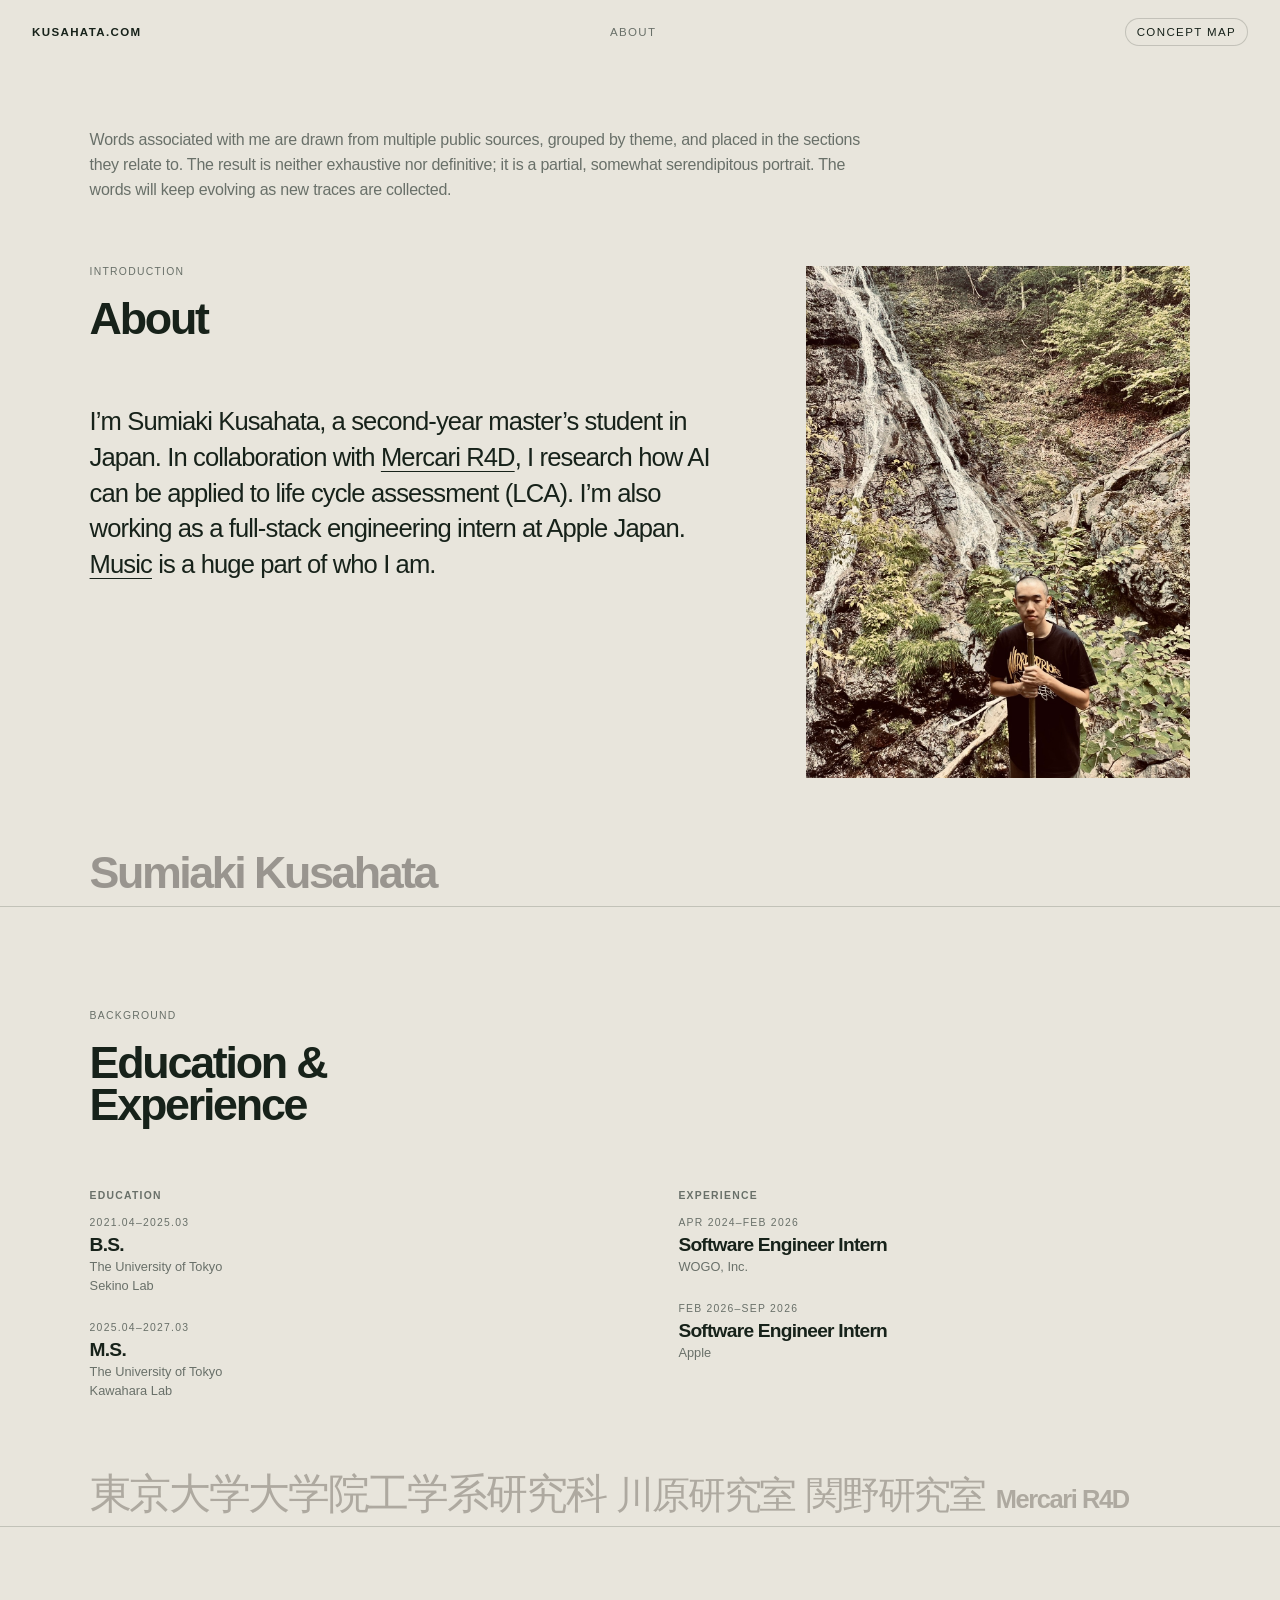
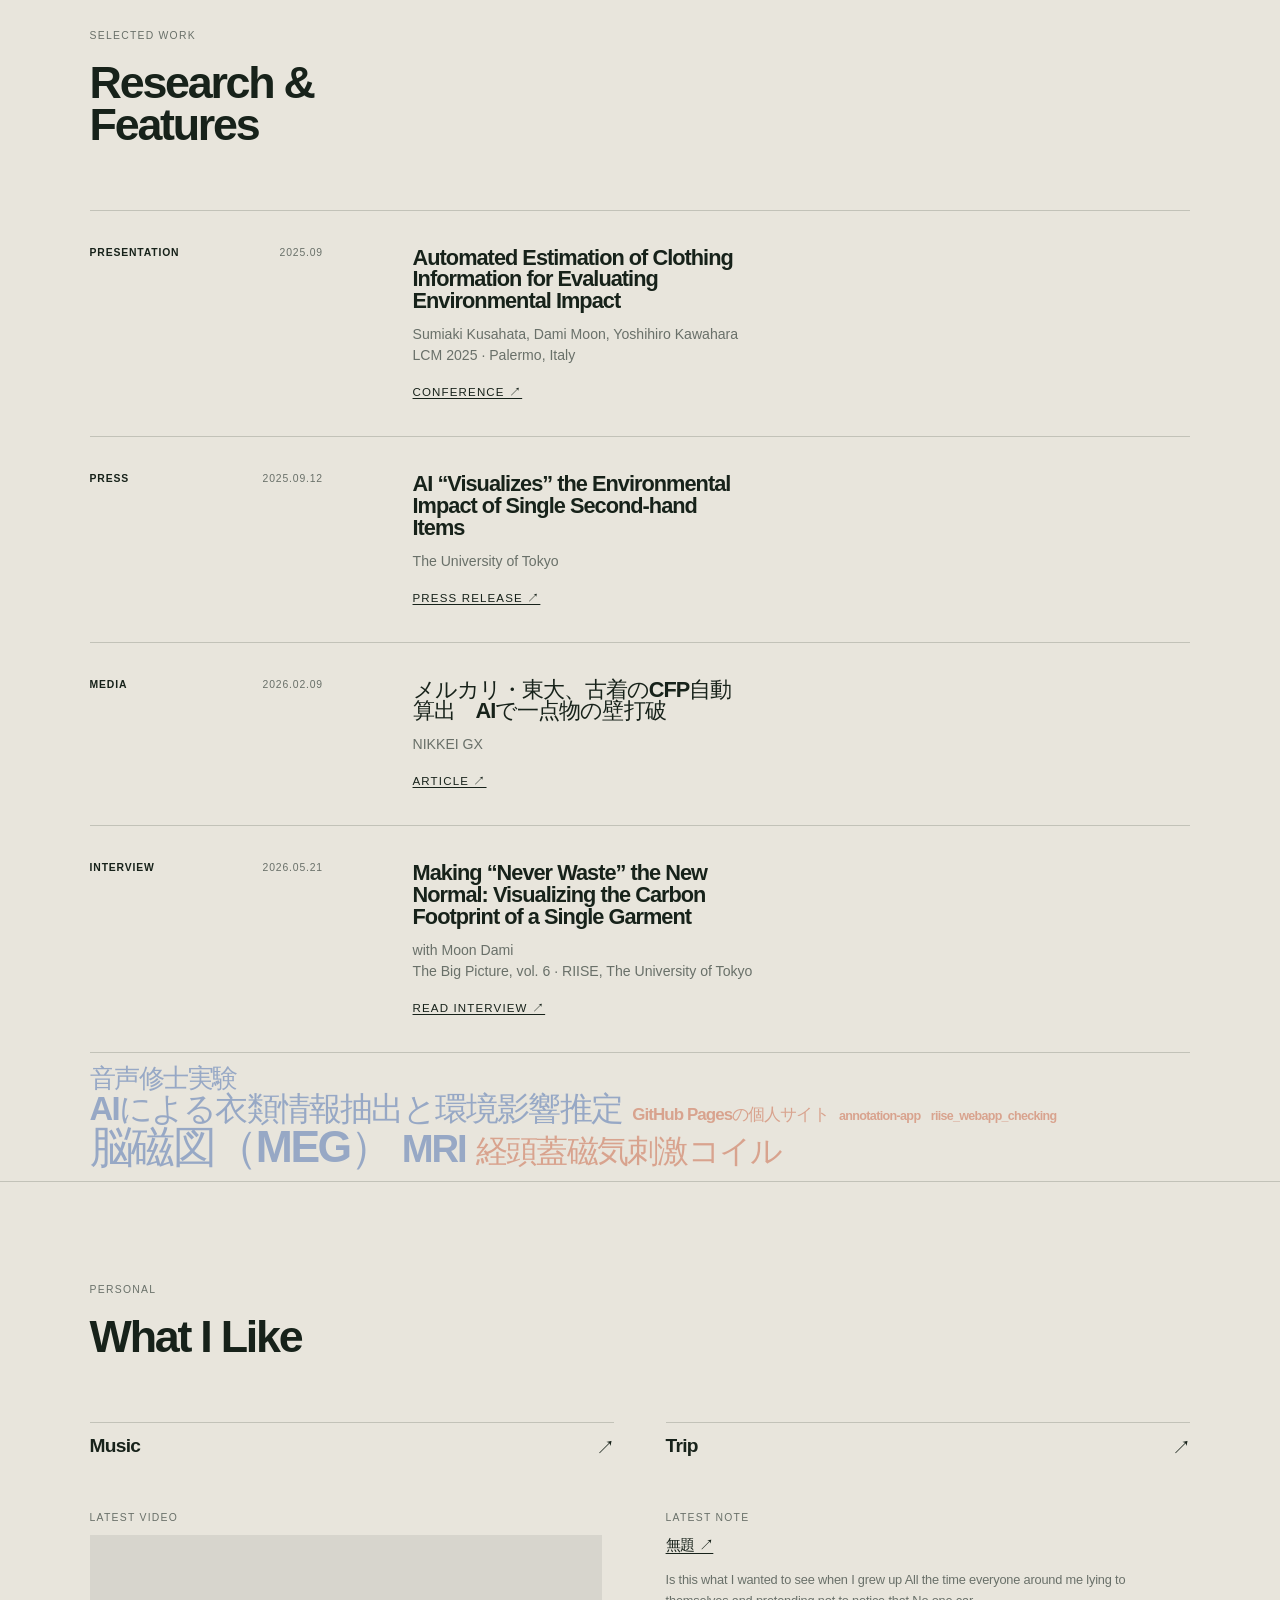
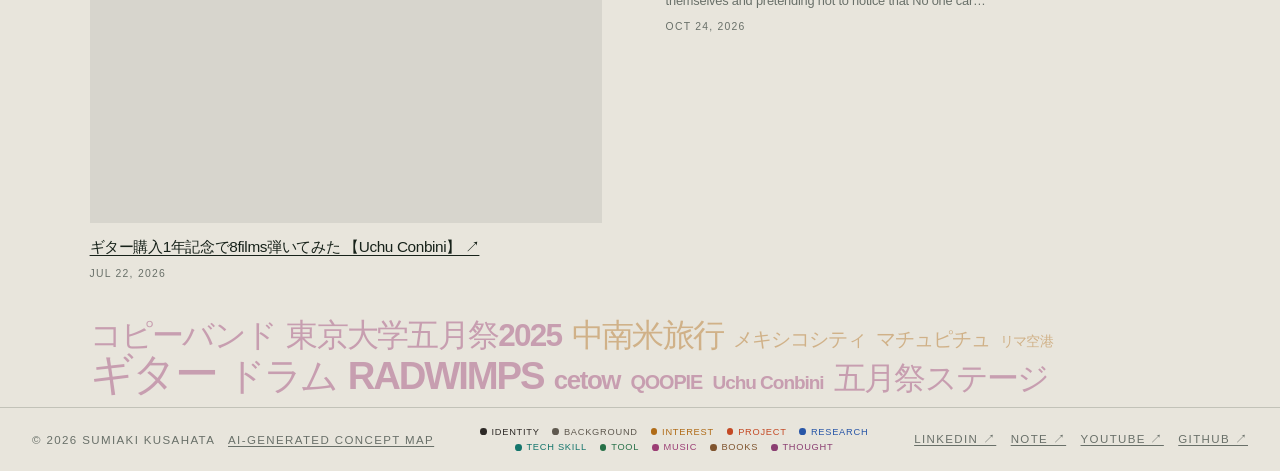
==== commit 13695fc0: "Update Apple internship role and dates" ====
--- a/index.html
+++ b/index.html
@@ -93,8 +93,8 @@
                 <p class="history-place">WOGO, Inc.</p>
               </li>
               <li>
-                <p class="history-date">Feb 2026–current</p>
-                <p class="history-role">Software Engineer</p>
+                <p class="history-date">Feb 2026–Sep 2026</p>
+                <p class="history-role">Software Engineer Intern</p>
                 <p class="history-place">Apple</p>
               </li>
             </ol>
--- a/assets/styles.css
+++ b/assets/styles.css
@@ -32,31 +32,37 @@
 
 html.map-playing,
 html.concept-playing,
+html.tap-demonstrating,
 .concepts-page.map-playing,
-.concepts-page.concept-playing {
+.concepts-page.concept-playing,
+.concepts-page.tap-demonstrating {
   background: #000;
 }
 
 .concepts-page.map-playing,
-.concepts-page.concept-playing {
+.concepts-page.concept-playing,
+.concepts-page.tap-demonstrating {
   color: var(--paper);
 }
 
 .concepts-page.map-playing .site-note,
-.concepts-page.concept-playing .site-note {
+.concepts-page.concept-playing .site-note,
+.concepts-page.tap-demonstrating .site-note {
   color: currentColor;
   opacity: 0.65;
 }
 
 .concepts-page.map-playing .concept,
-.concepts-page.concept-playing .concept {
+.concepts-page.concept-playing .concept,
+.concepts-page.tap-demonstrating .concept {
   opacity: 0.18;
   filter: saturate(0.65);
   transition-delay: 0ms;
 }
 
 .concepts-page.map-playing .concept[data-map-playing="true"],
-.concepts-page.concept-playing .concept[data-playing="true"] {
+.concepts-page.concept-playing .concept[data-playing="true"],
+.concepts-page.tap-demonstrating .concept[data-tap-target="true"] {
   opacity: 1;
   filter: brightness(1.65) saturate(1.2);
 }
@@ -177,6 +183,106 @@
   font-weight: 700;
 }
 
+.tap-hint {
+  position: fixed;
+  z-index: 6;
+  top: var(--tap-y, 50%);
+  left: var(--tap-x, 50%);
+  width: 0;
+  height: 0;
+  visibility: hidden;
+  pointer-events: none;
+}
+
+.tap-hint[data-active="true"] {
+  visibility: visible;
+}
+
+.tap-hint-hand {
+  position: absolute;
+  top: 0;
+  left: -2rem;
+  width: 4rem;
+  font-size: 4rem;
+  line-height: 1;
+  text-align: center;
+  filter: drop-shadow(0 0.2rem 0.2rem rgb(0 0 0 / 20%));
+}
+
+.tap-hint[data-active="true"] .tap-hint-hand {
+  animation: tap-hint-hand 5.2s cubic-bezier(0.22, 1, 0.36, 1) both;
+}
+
+.tap-hint-ring {
+  position: absolute;
+  top: 0;
+  left: 0;
+  width: 3.6rem;
+  height: 3.6rem;
+  border: 2px solid var(--ink);
+  border-radius: 50%;
+  opacity: 0;
+  transform: translate(-50%, -50%) scale(0.25);
+}
+
+.tap-hint[data-active="true"] .tap-hint-ring {
+  animation: tap-hint-ring 5.2s ease-out both;
+}
+
+.concepts-page.tap-demonstrating .tap-hint-ring {
+  border-color: var(--paper);
+}
+
+@keyframes tap-hint-hand {
+  0%,
+  12% {
+    opacity: 0;
+    transform: translate(4.5rem, 5.5rem) rotate(-16deg);
+  }
+
+  28% {
+    opacity: 1;
+  }
+
+  55% {
+    opacity: 1;
+    transform: translate(0, 0) rotate(0deg) scale(1);
+  }
+
+  63% {
+    opacity: 1;
+    transform: translate(0, 0) rotate(0deg) scale(0.82);
+  }
+
+  72% {
+    opacity: 1;
+    transform: translate(0, 0) rotate(0deg) scale(1);
+  }
+
+  100% {
+    opacity: 0;
+    transform: translate(0, 0) rotate(0deg) scale(1);
+  }
+}
+
+@keyframes tap-hint-ring {
+  0%,
+  60% {
+    opacity: 0;
+    transform: translate(-50%, -50%) scale(0.25);
+  }
+
+  64% {
+    opacity: 0.65;
+  }
+
+  82%,
+  100% {
+    opacity: 0;
+    transform: translate(-50%, -50%) scale(1.15);
+  }
+}
+
 .mixer-panel {
   position: fixed;
   z-index: 4;
@@ -1062,4 +1168,8 @@
   .mixer-channels {
     transition: none;
   }
-}
+
+  .tap-hint {
+    display: none;
+  }
+}
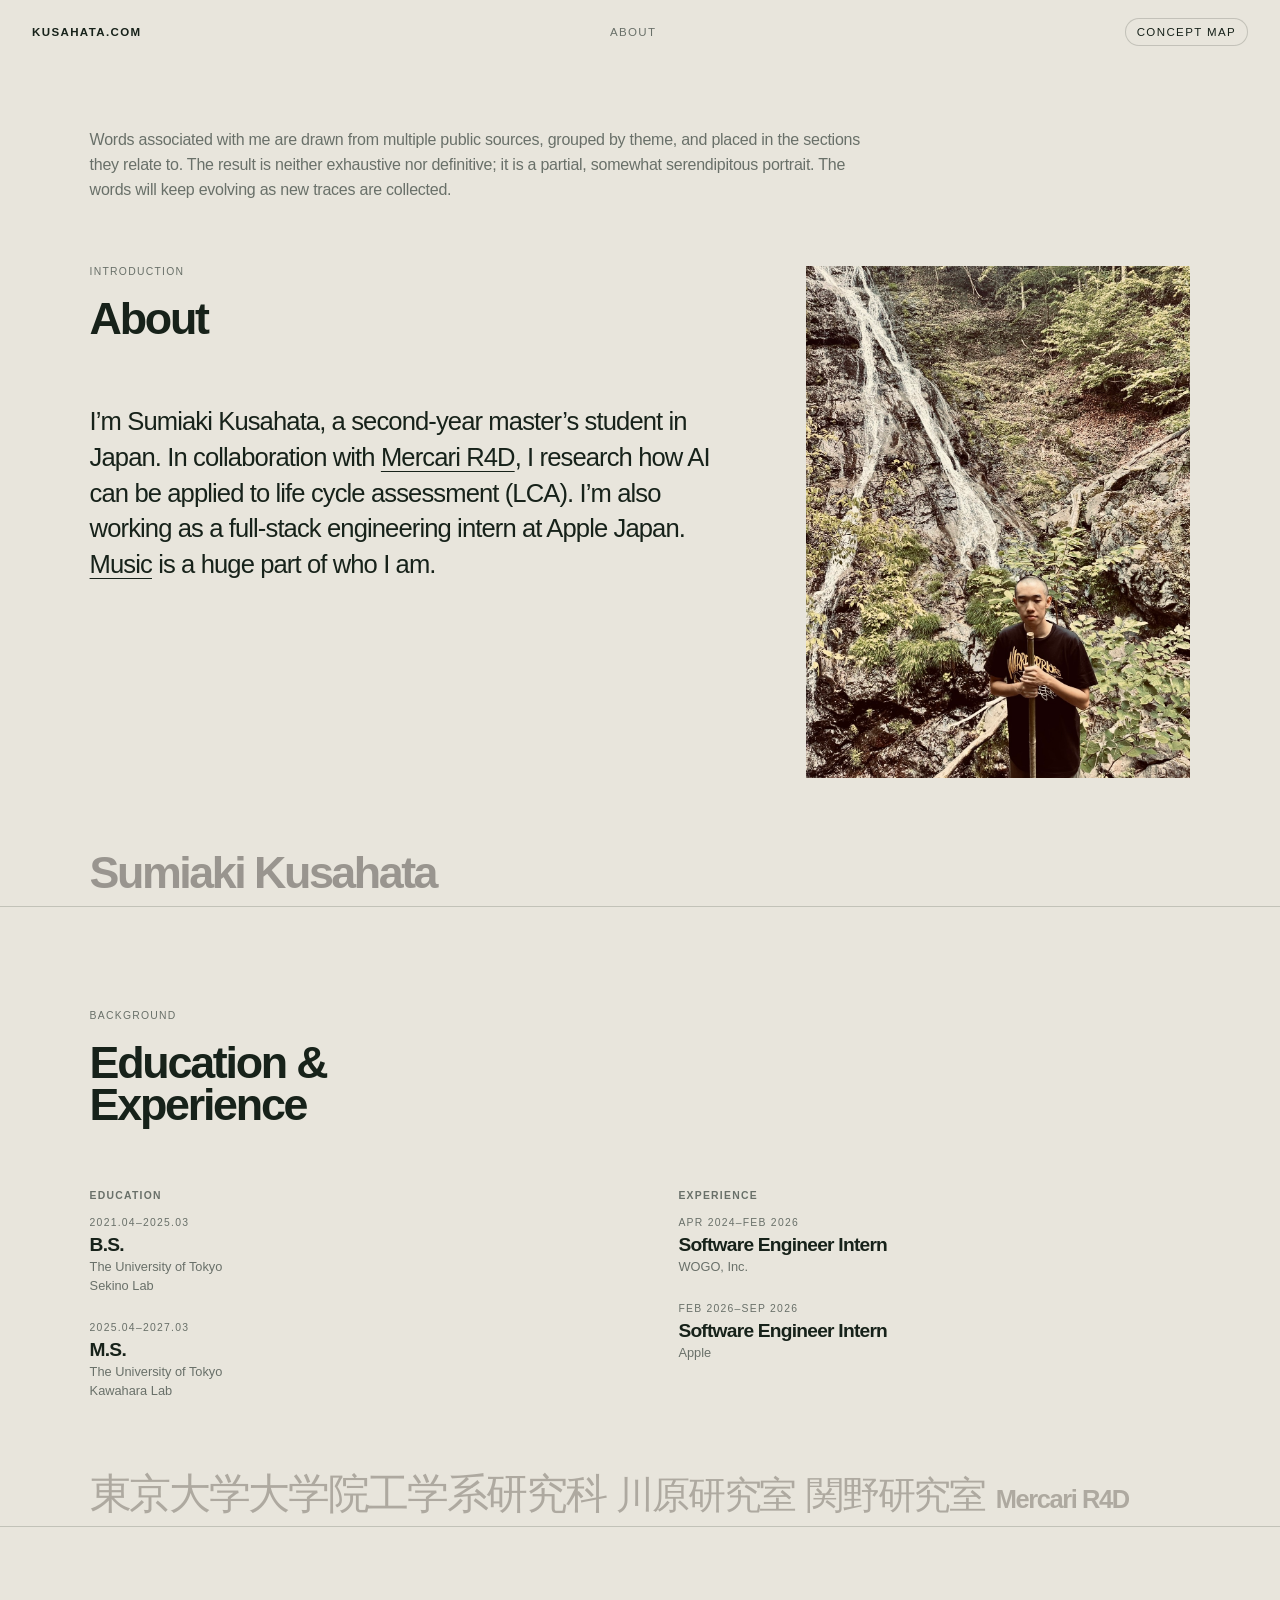
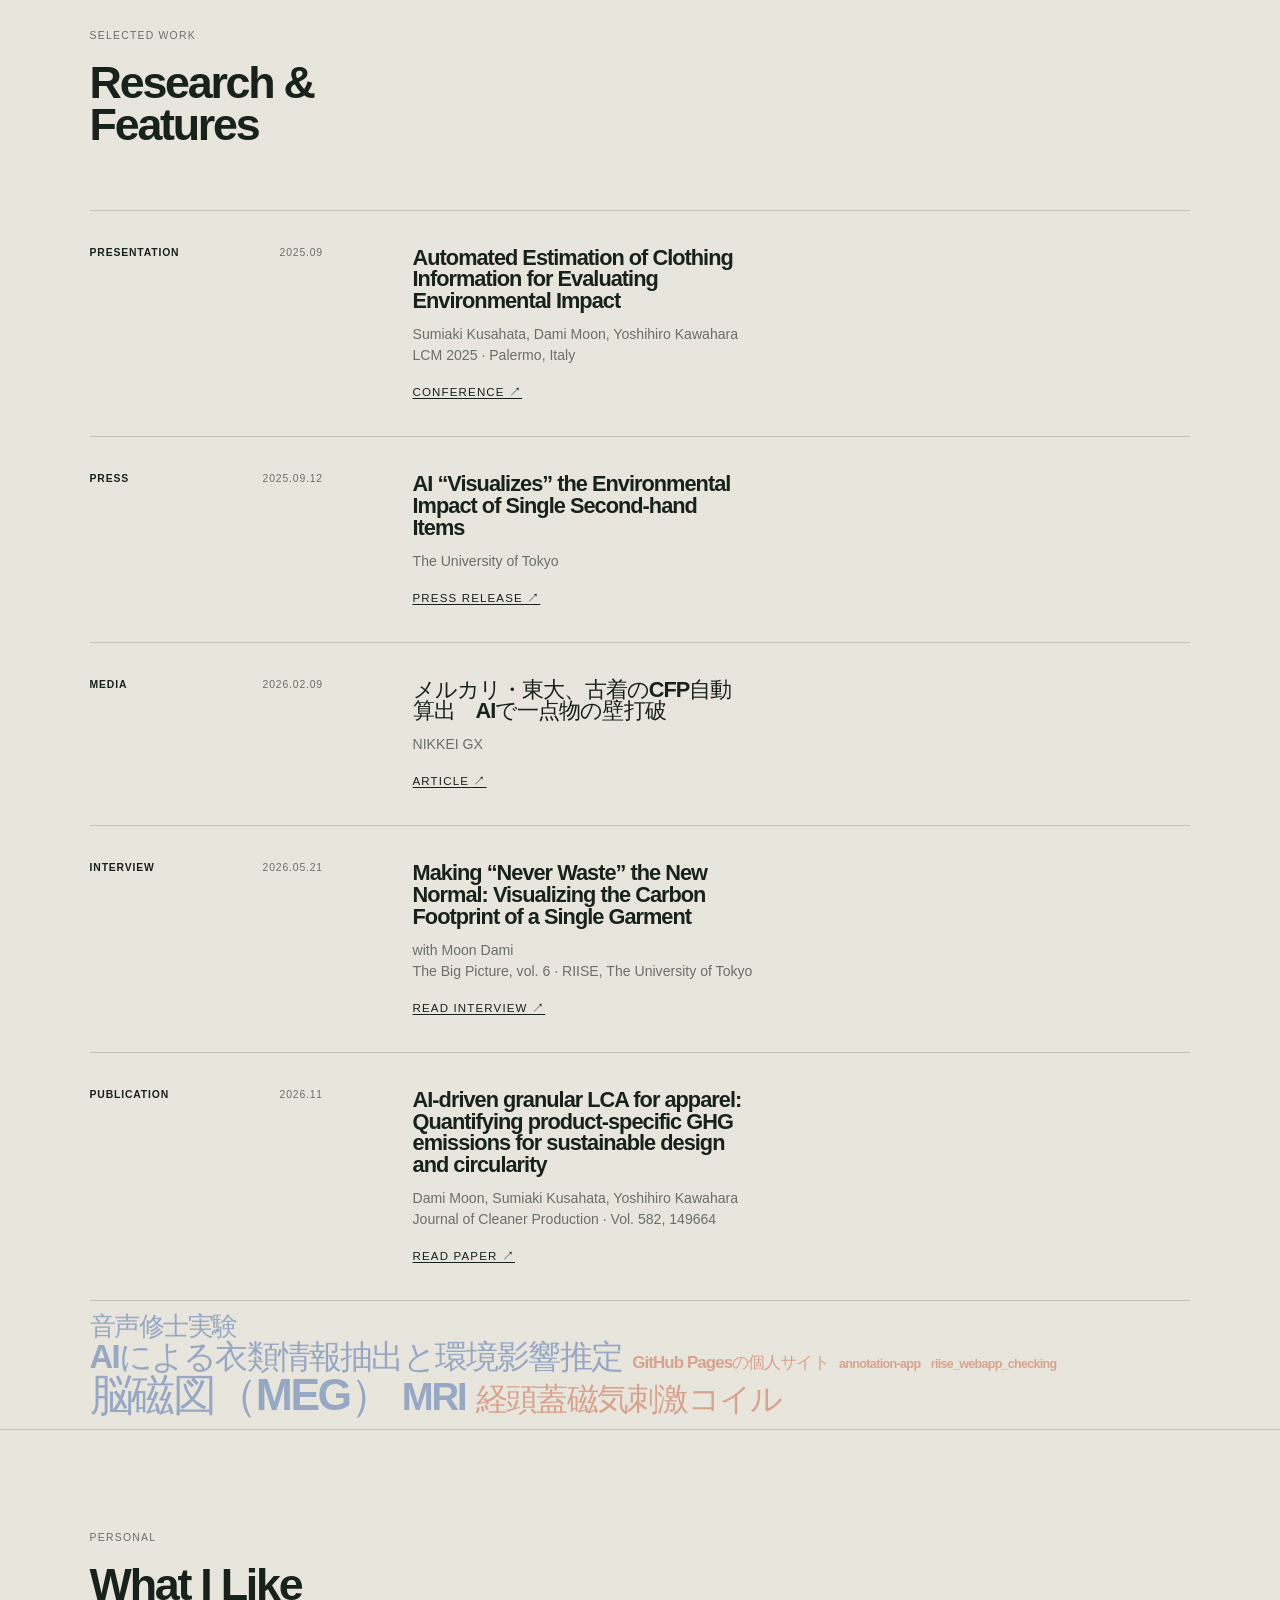
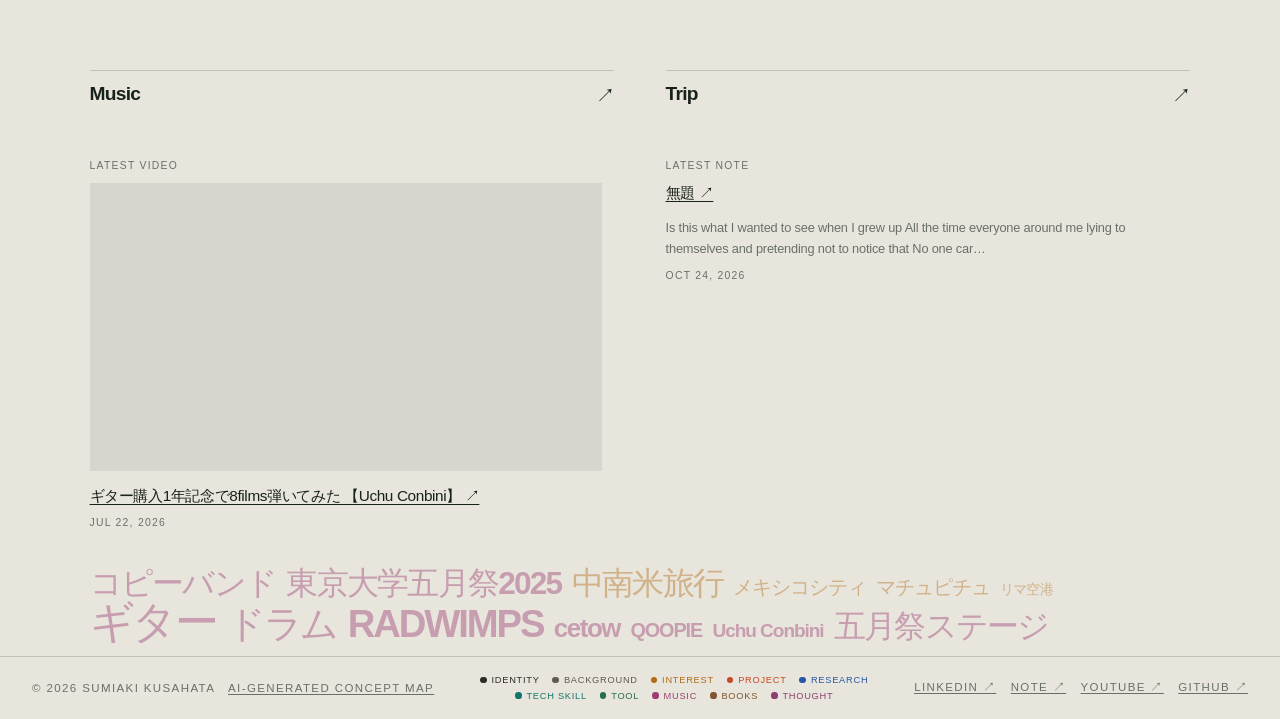
==== commit 96cadb8b: "Add apparel LCA journal publication" ====
--- a/index.html
+++ b/index.html
@@ -157,6 +157,19 @@
               <p class="feature-byline">with Moon Dami</p>
               <p class="feature-context">The Big Picture, vol. 6 · RIISE, The University of Tokyo</p>
               <a href="https://www.riise.u-tokyo.ac.jp/news/bigpicture_moon_kusahata_en">Read Interview ↗</a>
+            </article>
+          </li>
+
+          <li class="feature-item">
+            <div class="feature-meta">
+              <p class="feature-type">Publication</p>
+              <p>2026.11</p>
+            </div>
+            <article>
+              <h3>AI-driven granular LCA for apparel: Quantifying product-specific GHG emissions for sustainable design and circularity</h3>
+              <p class="feature-byline">Dami Moon, Sumiaki Kusahata, Yoshihiro Kawahara</p>
+              <p class="feature-context">Journal of Cleaner Production · Vol. 582, 149664</p>
+              <a href="https://www.sciencedirect.com/science/article/pii/S0959652626022067">Read Paper ↗</a>
             </article>
           </li>
         </ol>
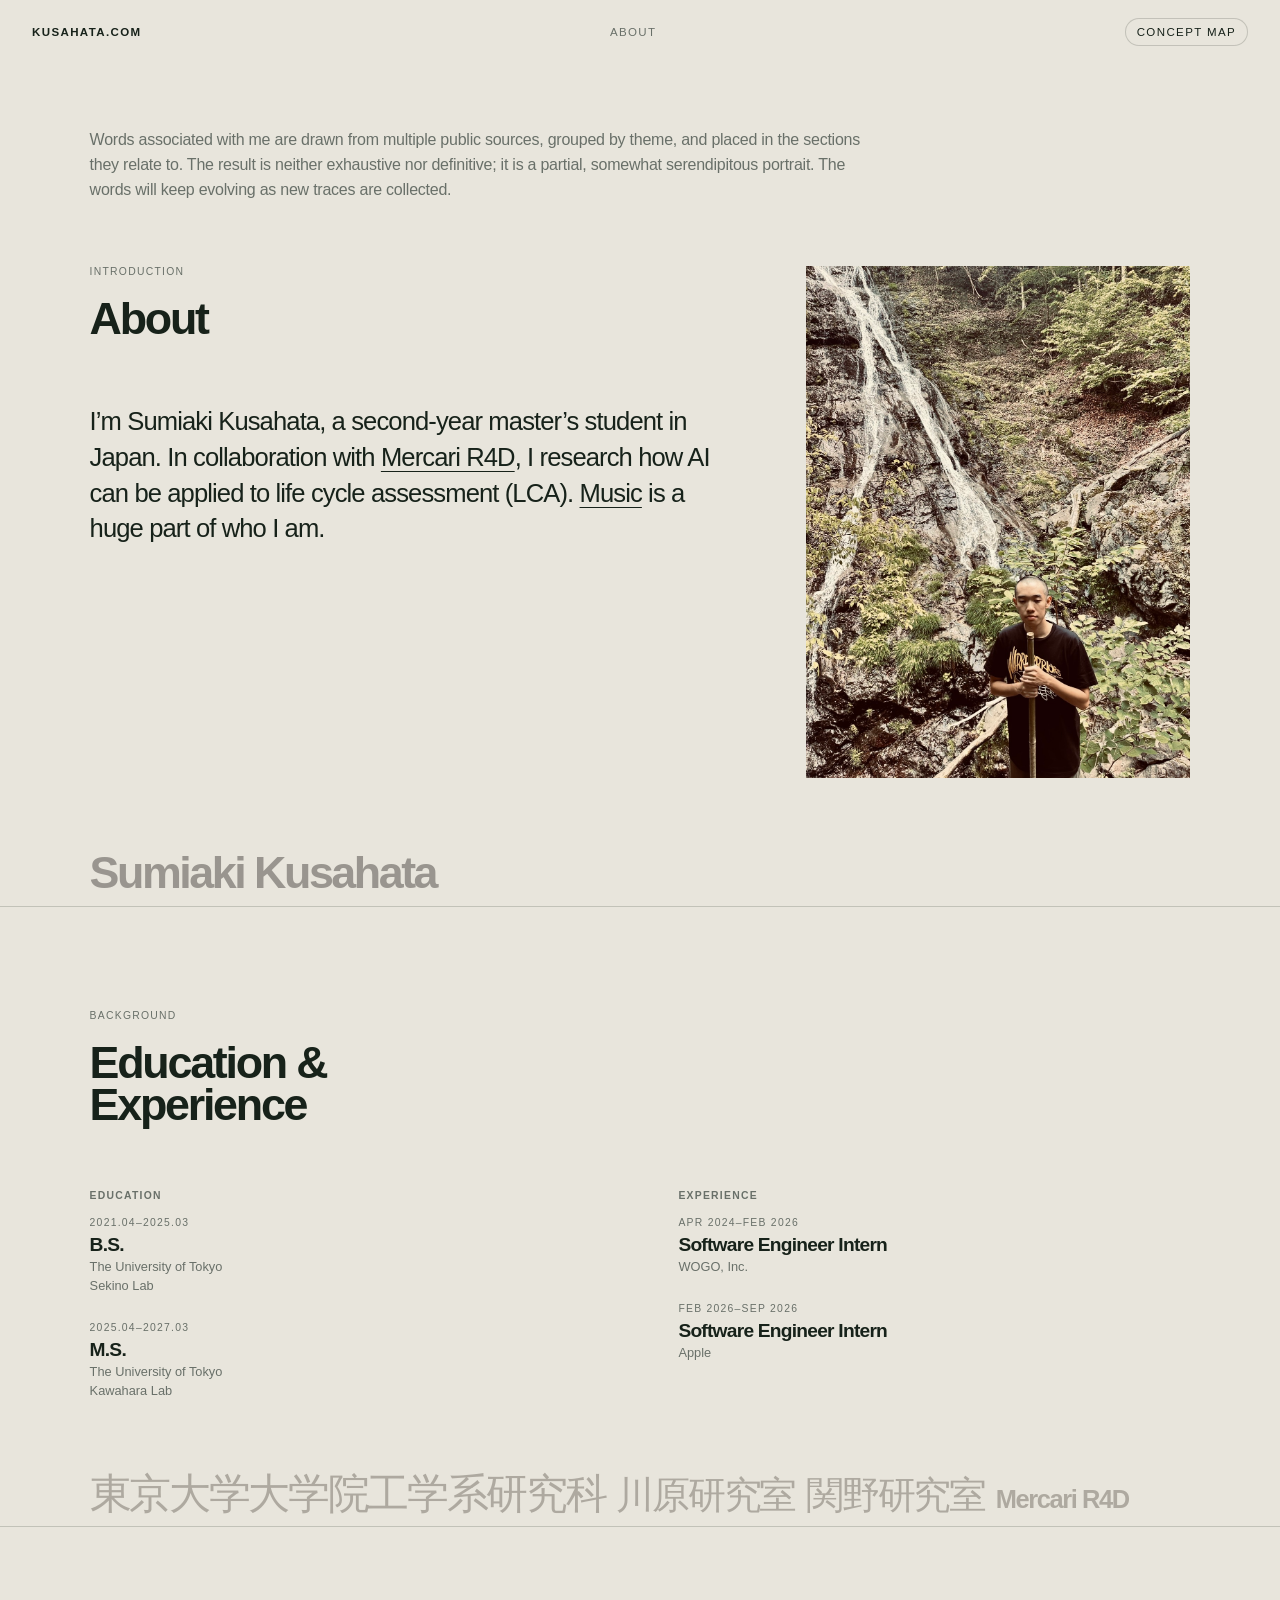
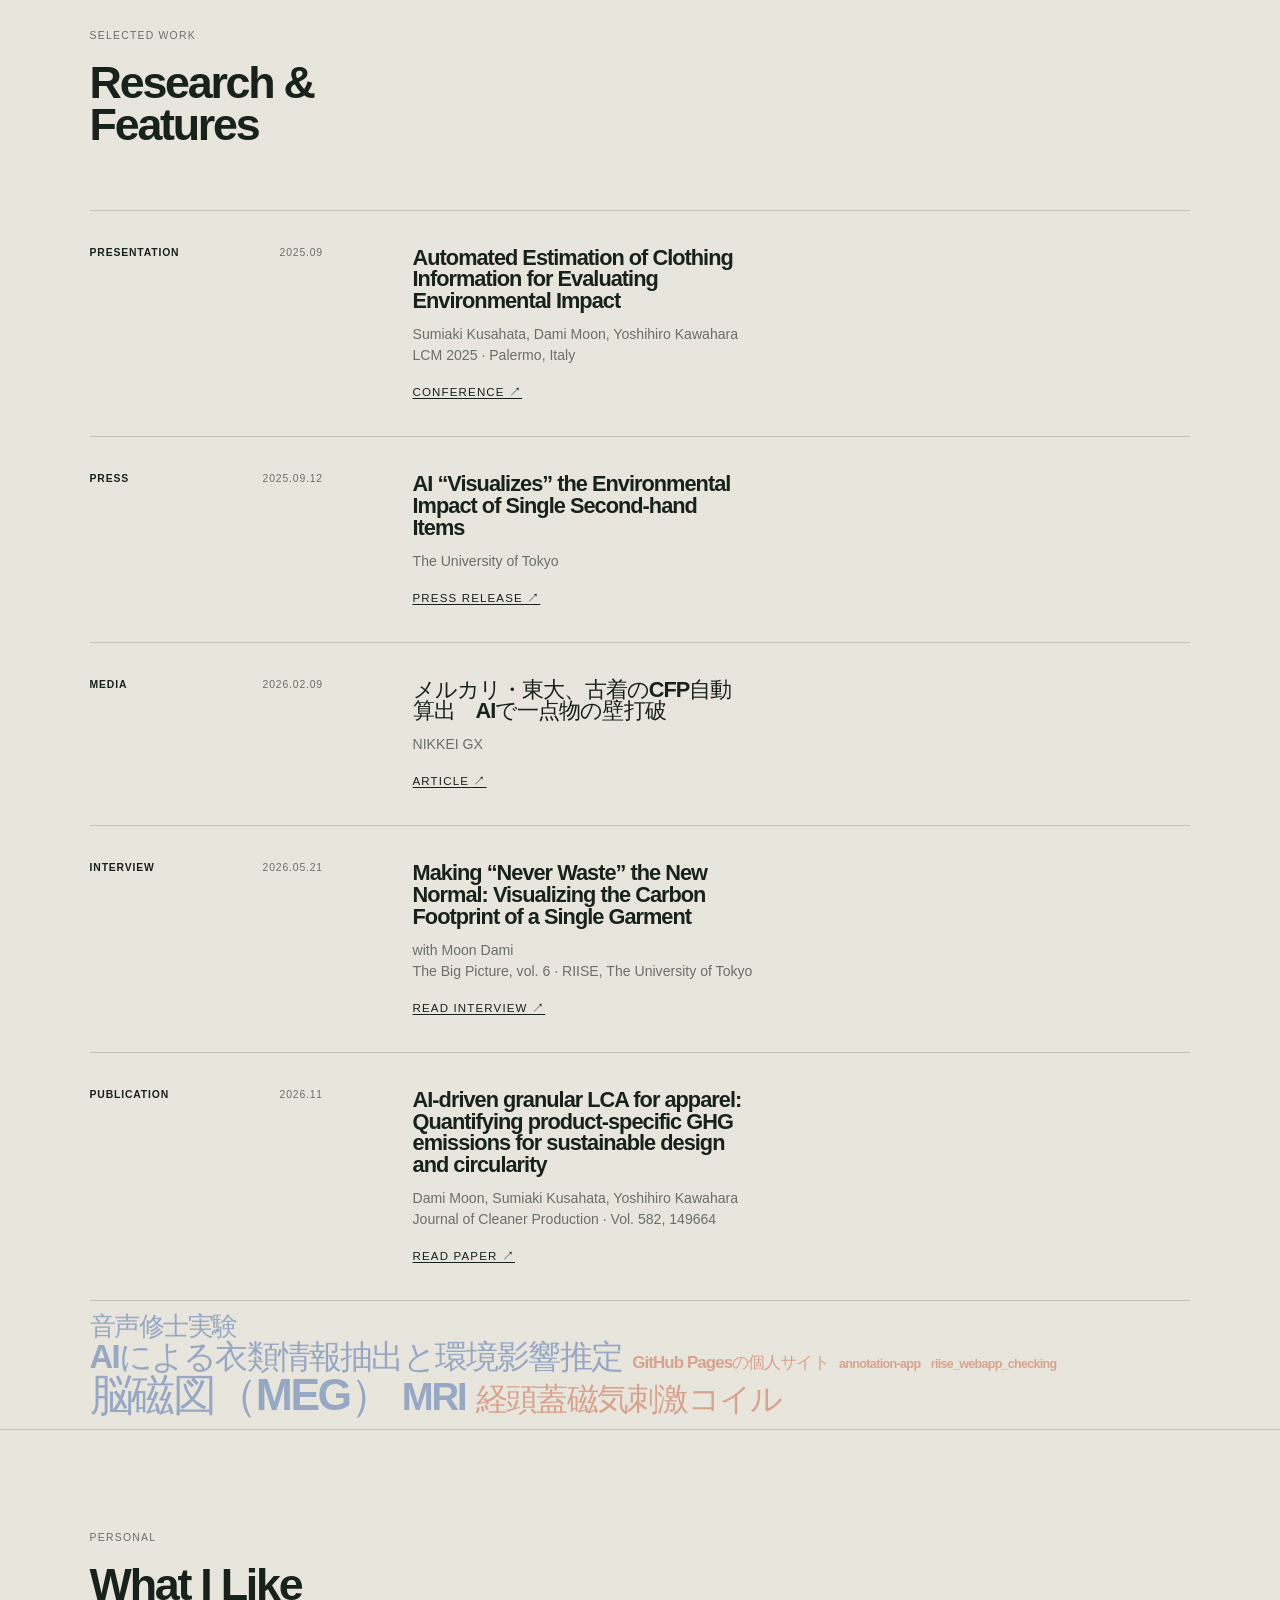
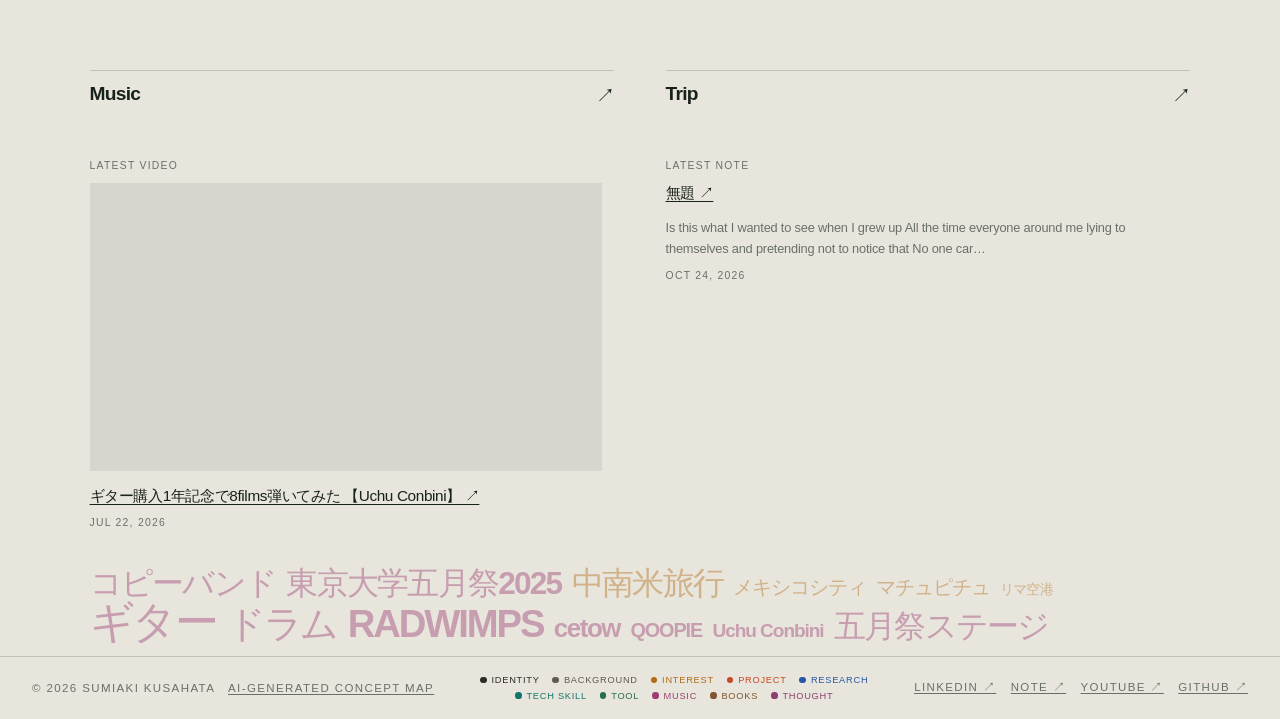
==== commit 27464c63: "Remove current Apple internship from introduction" ====
--- a/index.html
+++ b/index.html
@@ -40,8 +40,7 @@
               <p>
                 I’m Sumiaki Kusahata, a second-year master’s student in Japan. In collaboration with
                 <a href="https://r4d.mercari.com/en/">Mercari R4D</a>, I research how AI can be applied
-                to life cycle assessment (LCA). I’m also working as a full-stack engineering intern at
-                Apple Japan. <a href="https://www.youtube.com/@sumihosdrums">Music</a> is a huge part of
+                to life cycle assessment (LCA). <a href="https://www.youtube.com/@sumihosdrums">Music</a> is a huge part of
                 who I am.
               </p>
             </div>
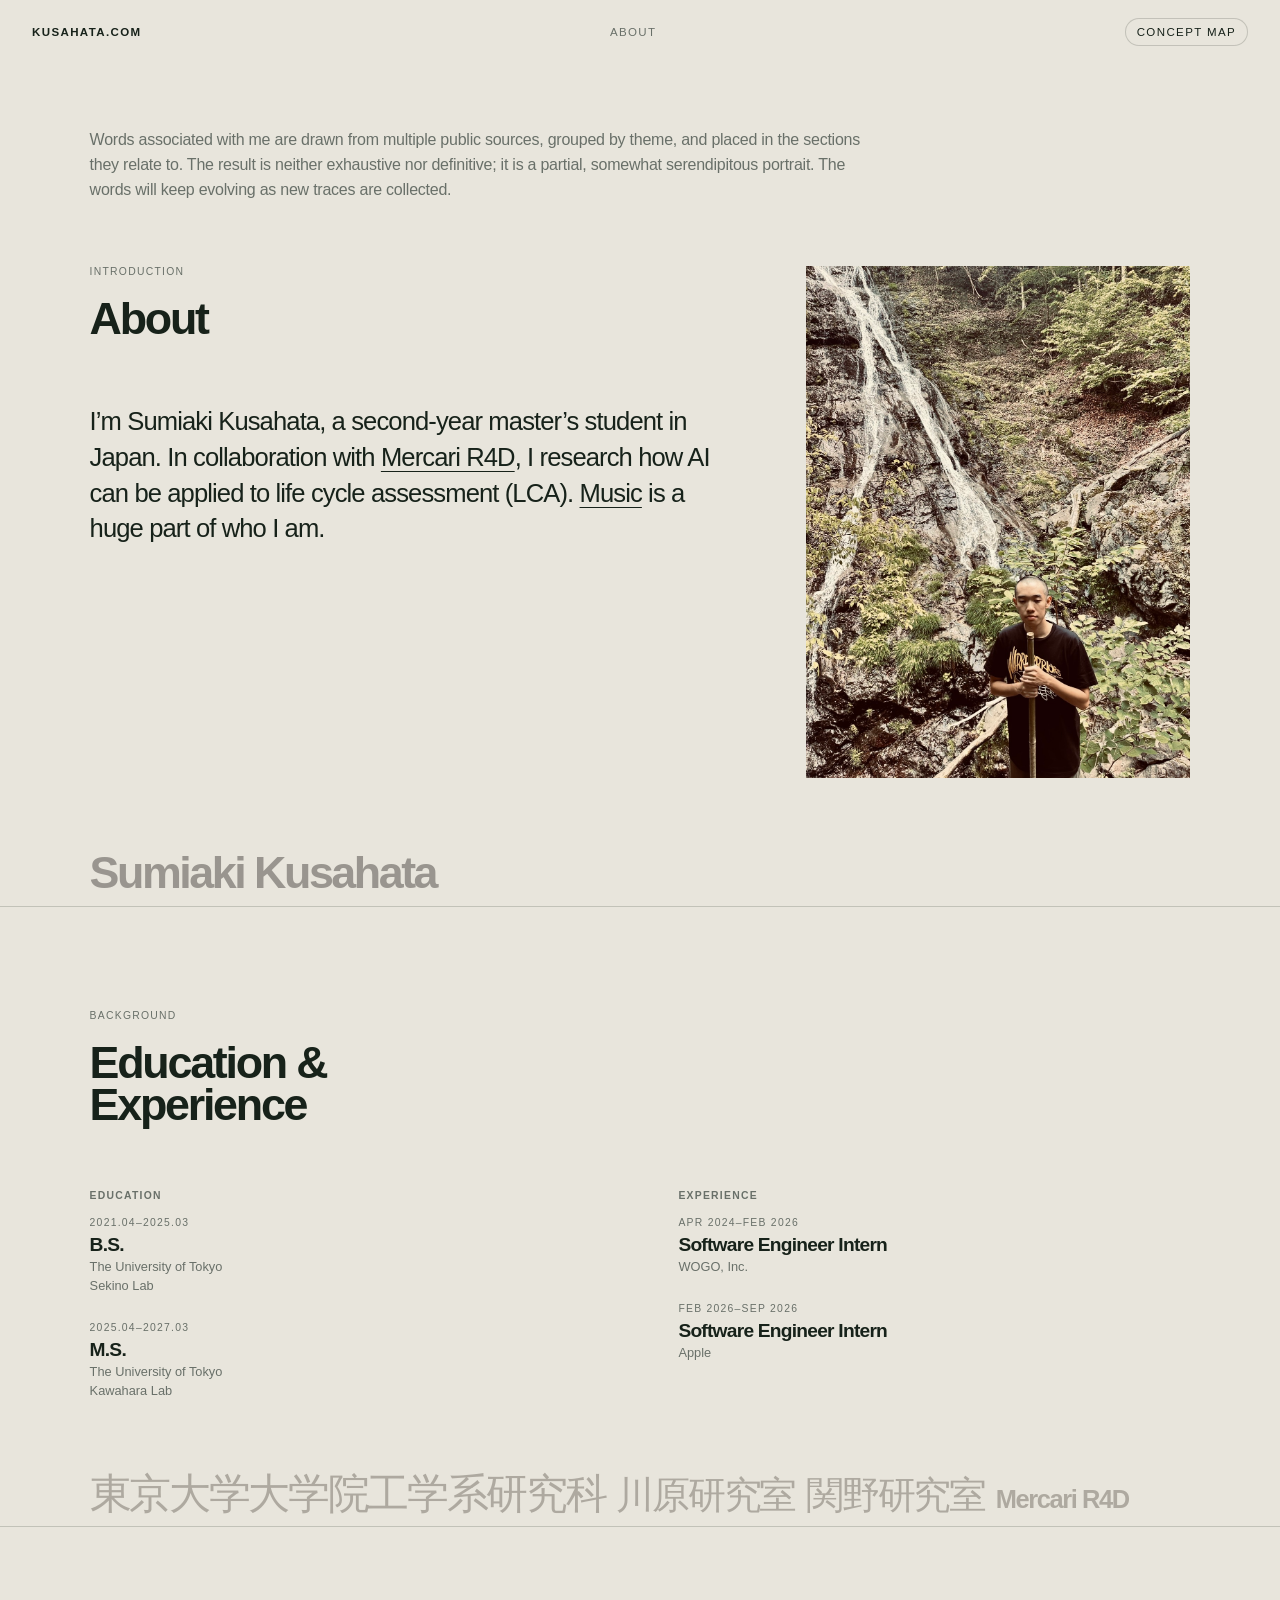
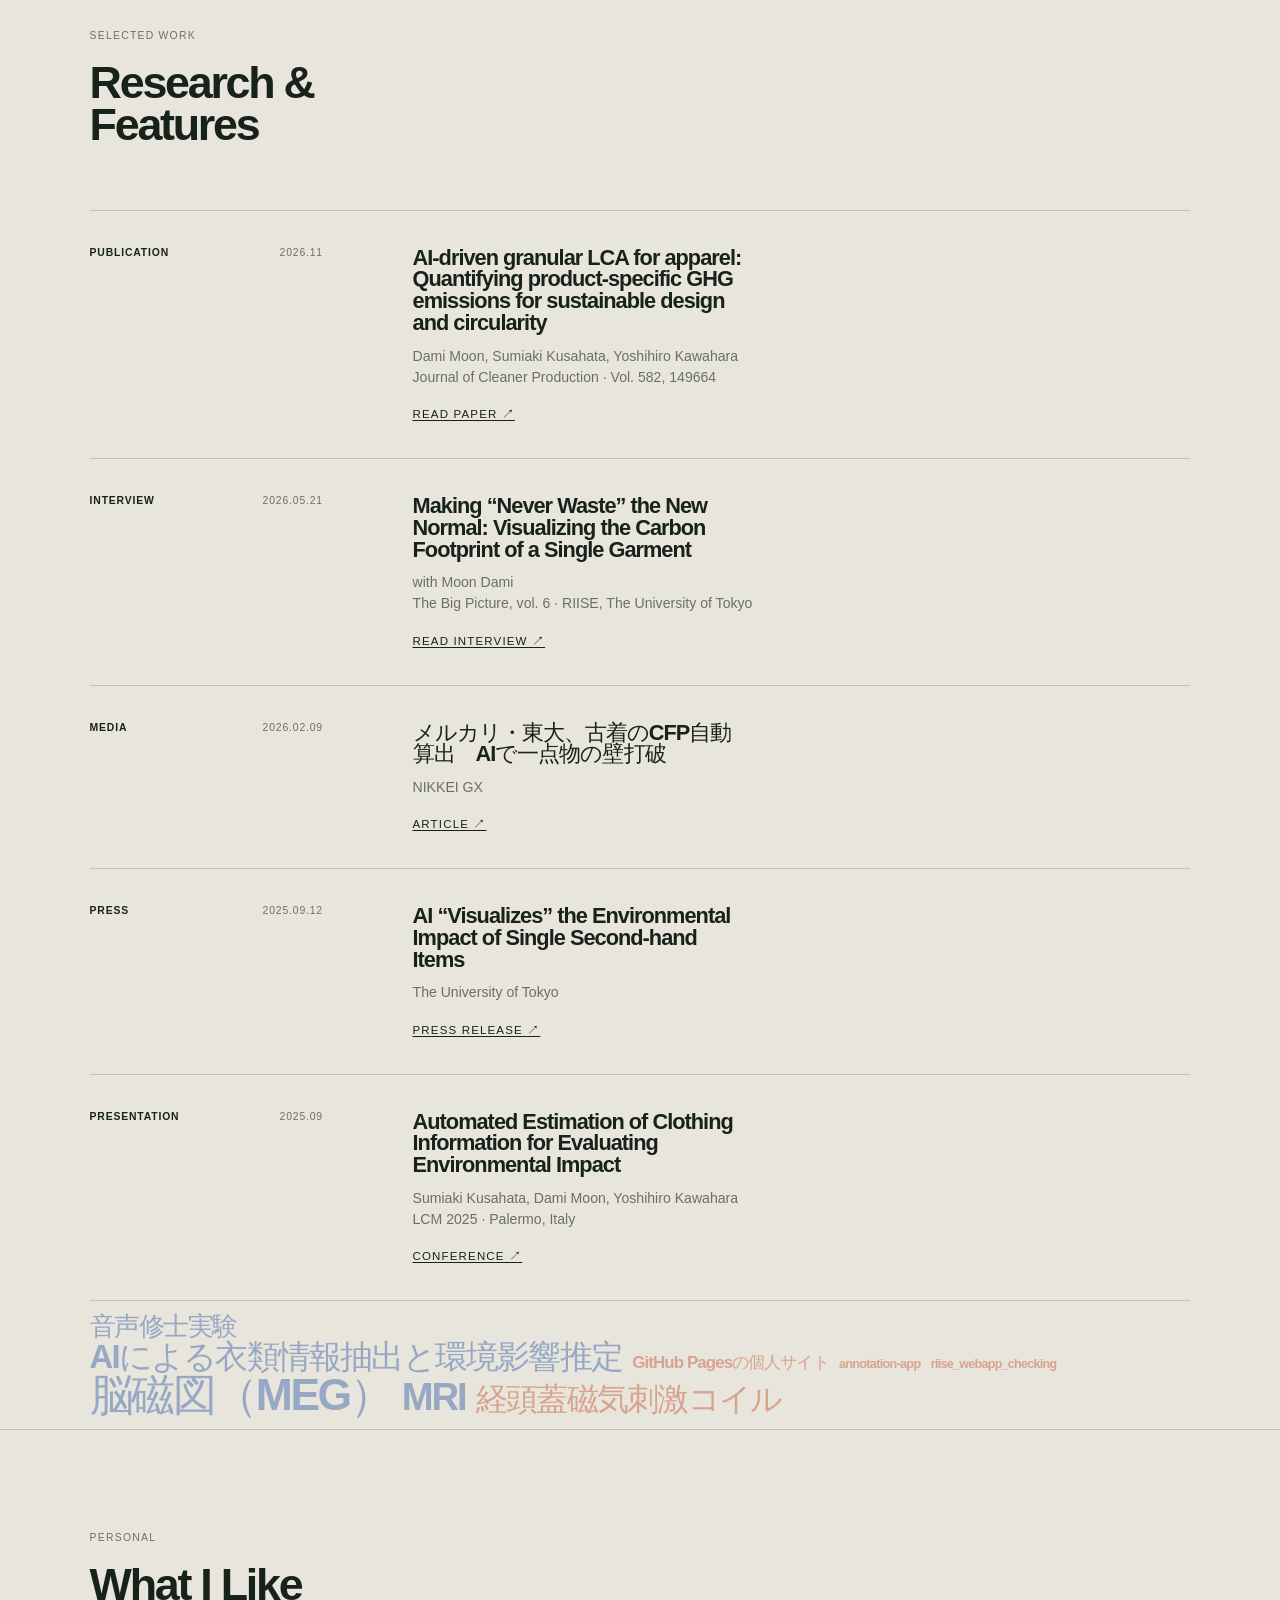
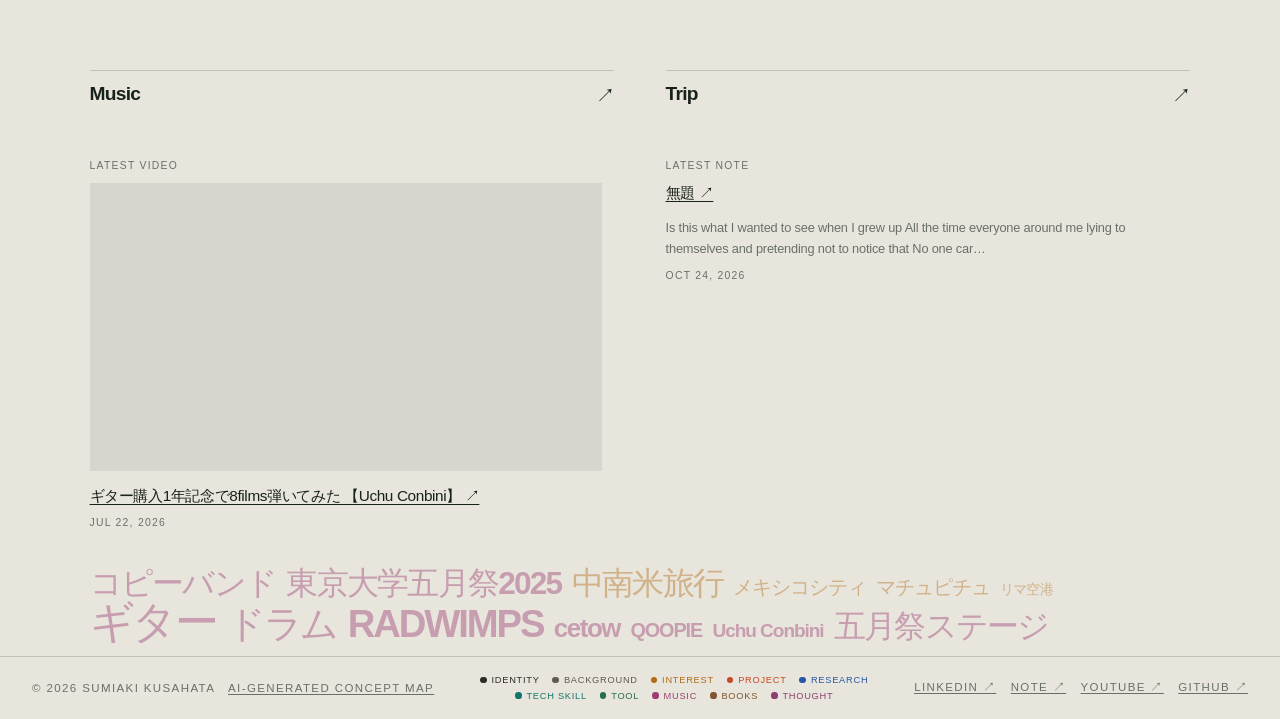
==== commit eb905af3: "Sort research and features newest first" ====
--- a/index.html
+++ b/index.html
@@ -111,6 +111,56 @@
         <ol class="feature-list">
           <li class="feature-item">
             <div class="feature-meta">
+              <p class="feature-type">Publication</p>
+              <p>2026.11</p>
+            </div>
+            <article>
+              <h3>AI-driven granular LCA for apparel: Quantifying product-specific GHG emissions for sustainable design and circularity</h3>
+              <p class="feature-byline">Dami Moon, Sumiaki Kusahata, Yoshihiro Kawahara</p>
+              <p class="feature-context">Journal of Cleaner Production · Vol. 582, 149664</p>
+              <a href="https://www.sciencedirect.com/science/article/pii/S0959652626022067">Read Paper ↗</a>
+            </article>
+          </li>
+
+          <li class="feature-item">
+            <div class="feature-meta">
+              <p class="feature-type">Interview</p>
+              <p>2026.05.21</p>
+            </div>
+            <article>
+              <h3>Making “Never Waste” the New Normal: Visualizing the Carbon Footprint of a Single Garment</h3>
+              <p class="feature-byline">with Moon Dami</p>
+              <p class="feature-context">The Big Picture, vol. 6 · RIISE, The University of Tokyo</p>
+              <a href="https://www.riise.u-tokyo.ac.jp/news/bigpicture_moon_kusahata_en">Read Interview ↗</a>
+            </article>
+          </li>
+
+          <li class="feature-item">
+            <div class="feature-meta">
+              <p class="feature-type">Media</p>
+              <p>2026.02.09</p>
+            </div>
+            <article lang="ja">
+              <h3>メルカリ・東大、古着のCFP自動算出　AIで一点物の壁打破</h3>
+              <p class="feature-context">NIKKEI GX</p>
+              <a href="https://www.nikkei.com/prime/gx/article/DGXZQOUC10BUS0Q5A211C2000000">Article ↗</a>
+            </article>
+          </li>
+
+          <li class="feature-item">
+            <div class="feature-meta">
+              <p class="feature-type">Press</p>
+              <p>2025.09.12</p>
+            </div>
+            <article>
+              <h3>AI “Visualizes” the Environmental Impact of Single Second-hand Items</h3>
+              <p class="feature-context">The University of Tokyo</p>
+              <a href="https://www.t.u-tokyo.ac.jp/en/press/pr2025-09-12-001">Press Release ↗</a>
+            </article>
+          </li>
+
+          <li class="feature-item">
+            <div class="feature-meta">
               <p class="feature-type">Presentation</p>
               <p>2025.09</p>
             </div>
@@ -119,56 +169,6 @@
               <p class="feature-byline">Sumiaki Kusahata, Dami Moon, Yoshihiro Kawahara</p>
               <p class="feature-context">LCM 2025 · Palermo, Italy</p>
               <a href="https://www.lcm2025.org/">Conference ↗</a>
-            </article>
-          </li>
-
-          <li class="feature-item">
-            <div class="feature-meta">
-              <p class="feature-type">Press</p>
-              <p>2025.09.12</p>
-            </div>
-            <article>
-              <h3>AI “Visualizes” the Environmental Impact of Single Second-hand Items</h3>
-              <p class="feature-context">The University of Tokyo</p>
-              <a href="https://www.t.u-tokyo.ac.jp/en/press/pr2025-09-12-001">Press Release ↗</a>
-            </article>
-          </li>
-
-          <li class="feature-item">
-            <div class="feature-meta">
-              <p class="feature-type">Media</p>
-              <p>2026.02.09</p>
-            </div>
-            <article lang="ja">
-              <h3>メルカリ・東大、古着のCFP自動算出　AIで一点物の壁打破</h3>
-              <p class="feature-context">NIKKEI GX</p>
-              <a href="https://www.nikkei.com/prime/gx/article/DGXZQOUC10BUS0Q5A211C2000000">Article ↗</a>
-            </article>
-          </li>
-
-          <li class="feature-item">
-            <div class="feature-meta">
-              <p class="feature-type">Interview</p>
-              <p>2026.05.21</p>
-            </div>
-            <article>
-              <h3>Making “Never Waste” the New Normal: Visualizing the Carbon Footprint of a Single Garment</h3>
-              <p class="feature-byline">with Moon Dami</p>
-              <p class="feature-context">The Big Picture, vol. 6 · RIISE, The University of Tokyo</p>
-              <a href="https://www.riise.u-tokyo.ac.jp/news/bigpicture_moon_kusahata_en">Read Interview ↗</a>
-            </article>
-          </li>
-
-          <li class="feature-item">
-            <div class="feature-meta">
-              <p class="feature-type">Publication</p>
-              <p>2026.11</p>
-            </div>
-            <article>
-              <h3>AI-driven granular LCA for apparel: Quantifying product-specific GHG emissions for sustainable design and circularity</h3>
-              <p class="feature-byline">Dami Moon, Sumiaki Kusahata, Yoshihiro Kawahara</p>
-              <p class="feature-context">Journal of Cleaner Production · Vol. 582, 149664</p>
-              <a href="https://www.sciencedirect.com/science/article/pii/S0959652626022067">Read Paper ↗</a>
             </article>
           </li>
         </ol>
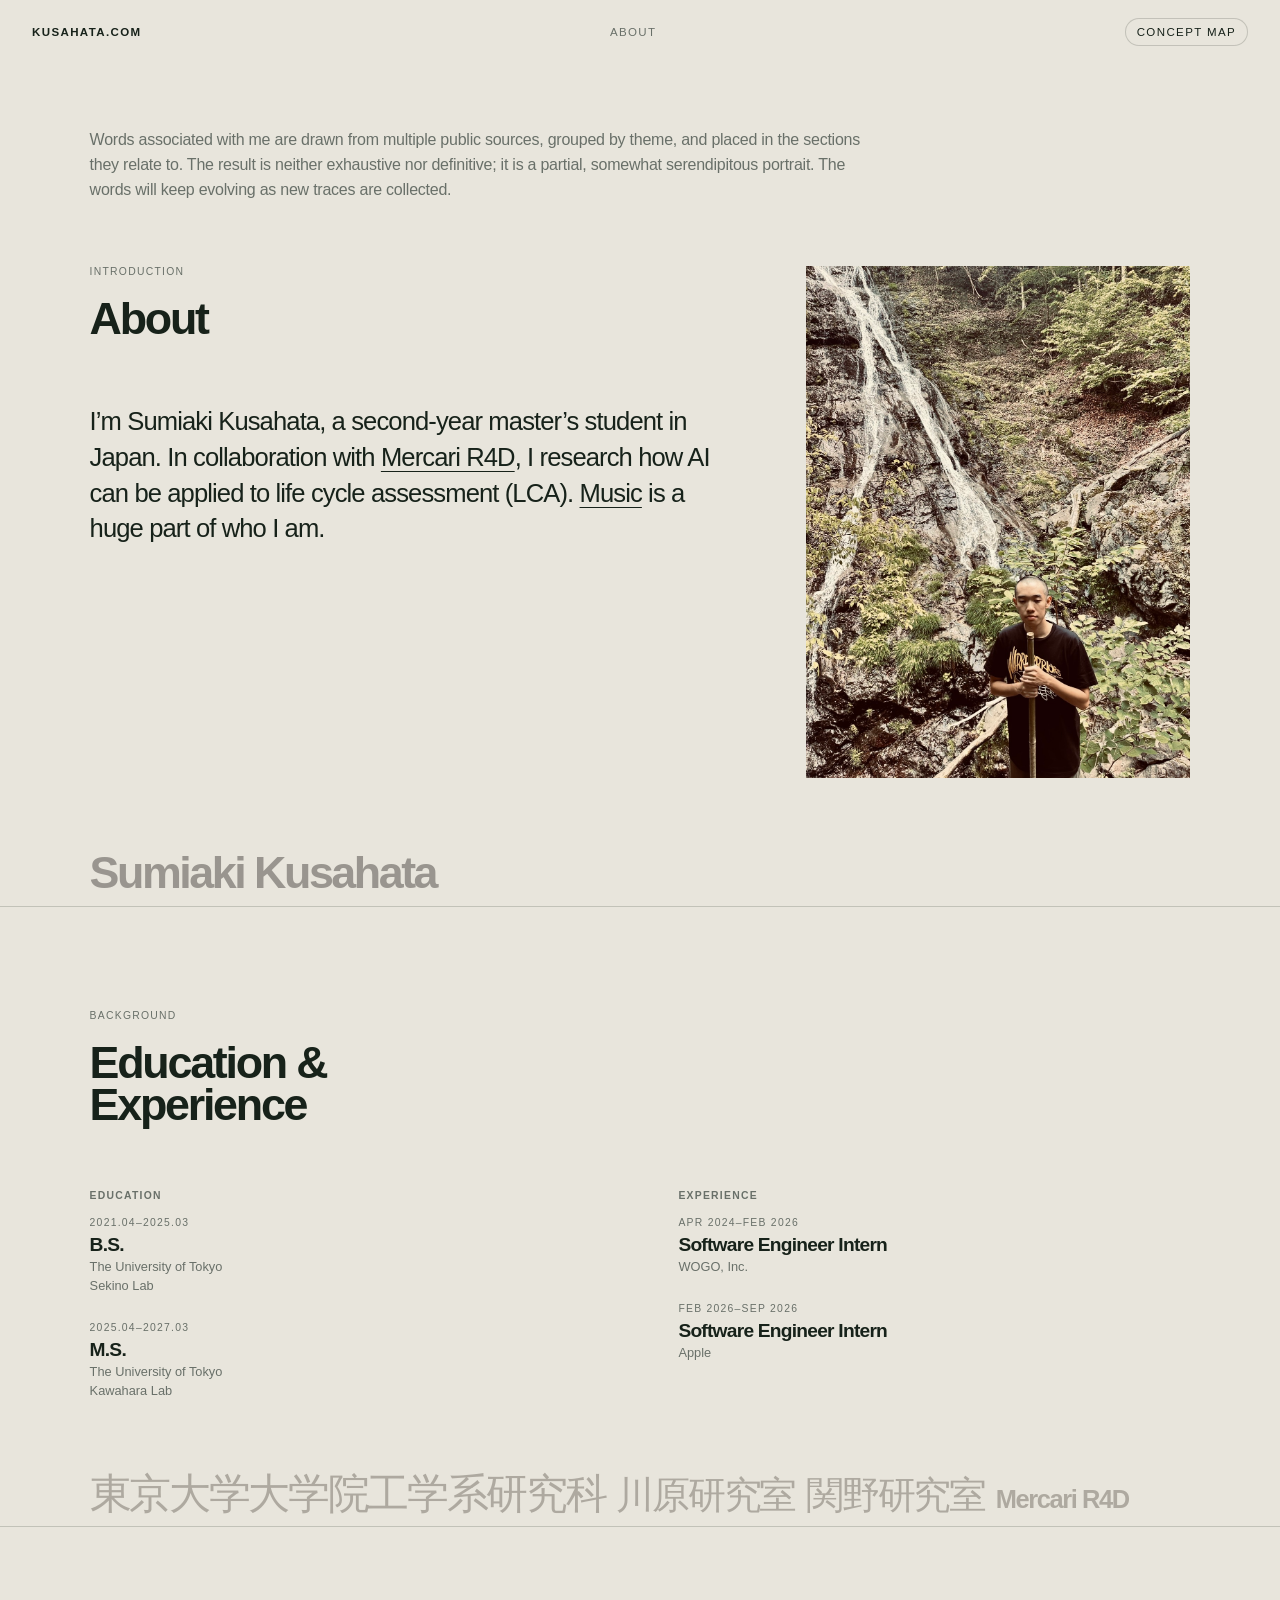
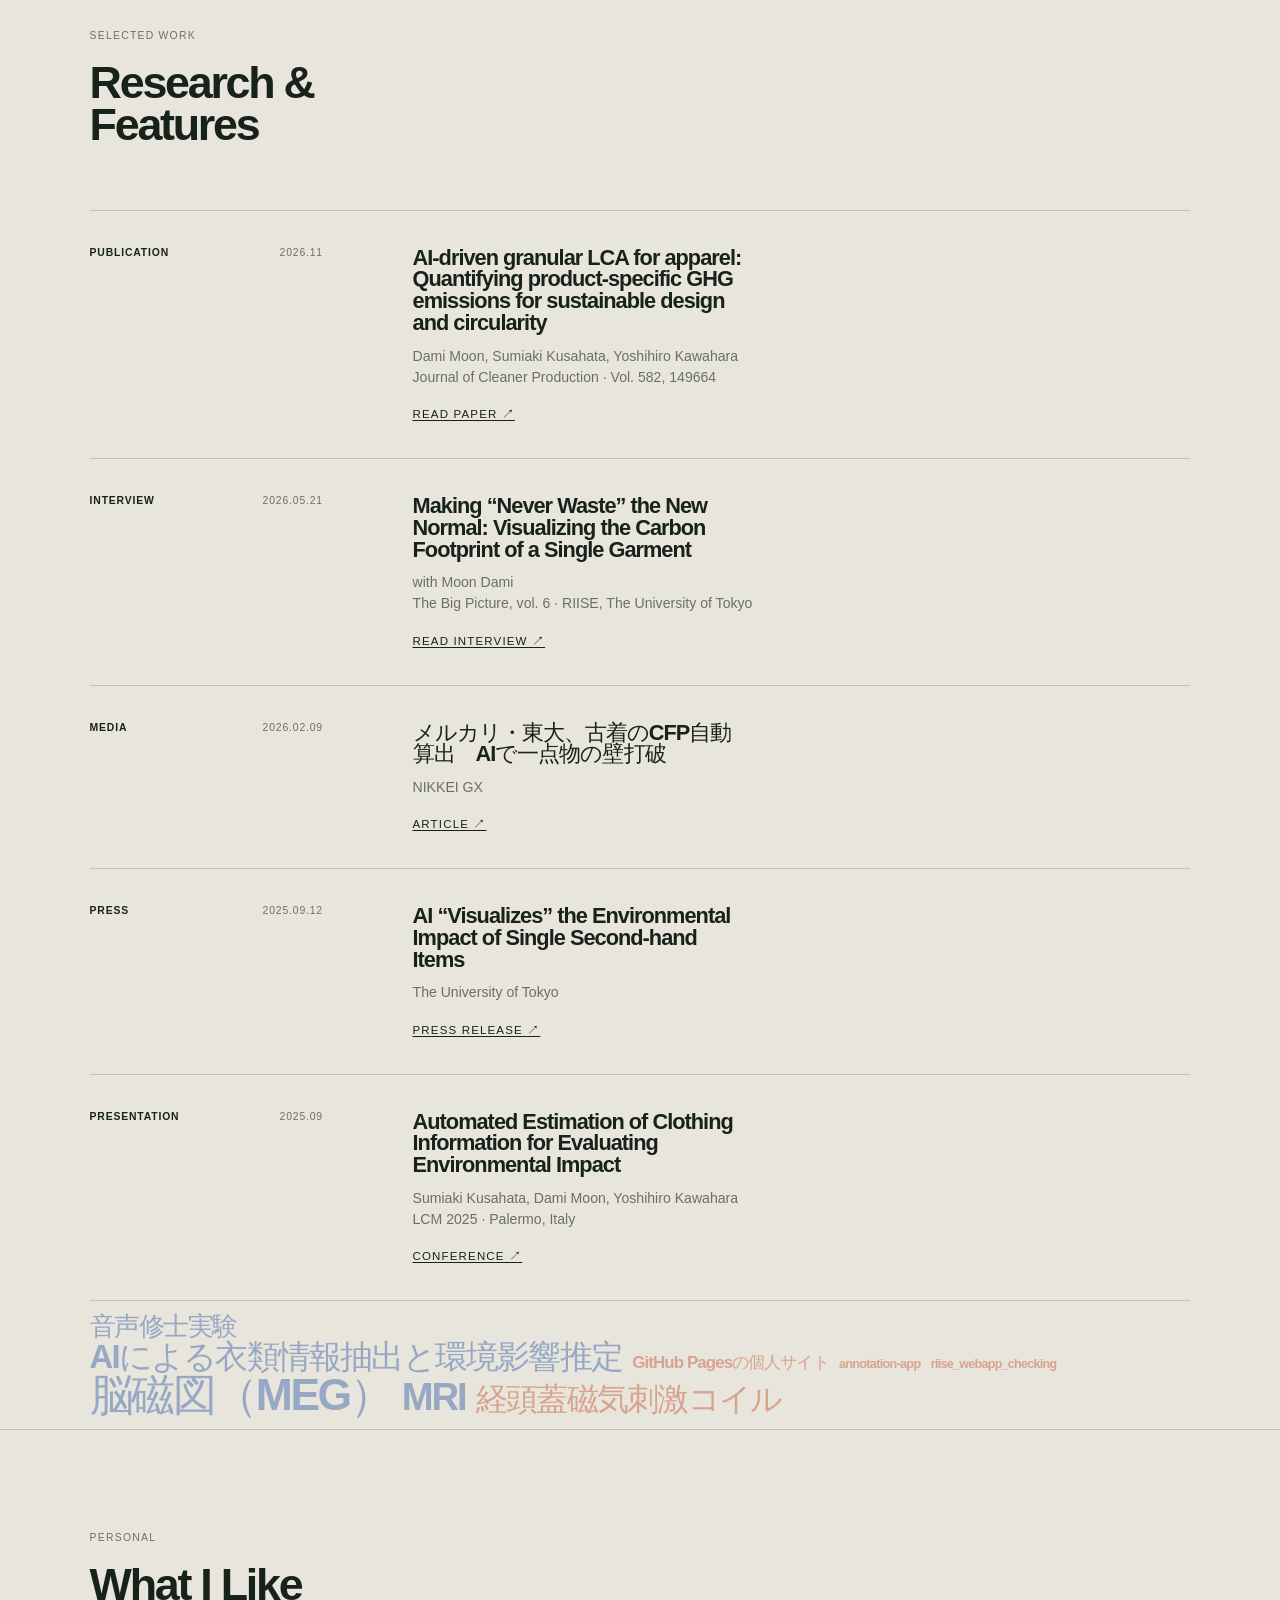
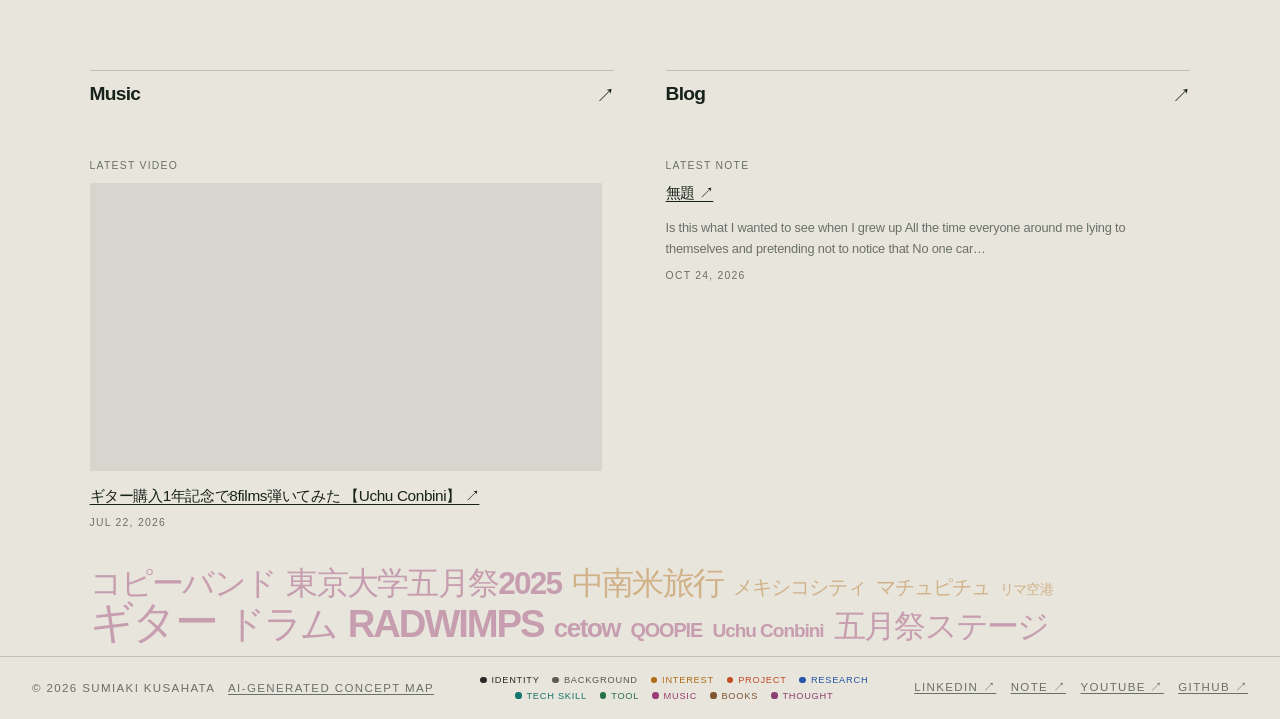
==== commit a888ce08: "Rename Trip link to Blog" ====
--- a/index.html
+++ b/index.html
@@ -198,7 +198,7 @@
           </li>
           <li>
             <a class="likes-link" href="https://note.com/chenchuchu" rel="me">
-              <span>Trip</span>
+              <span>Blog</span>
               <span aria-hidden="true">↗</span>
             </a>
             <div class="latest-note" aria-live="polite">
